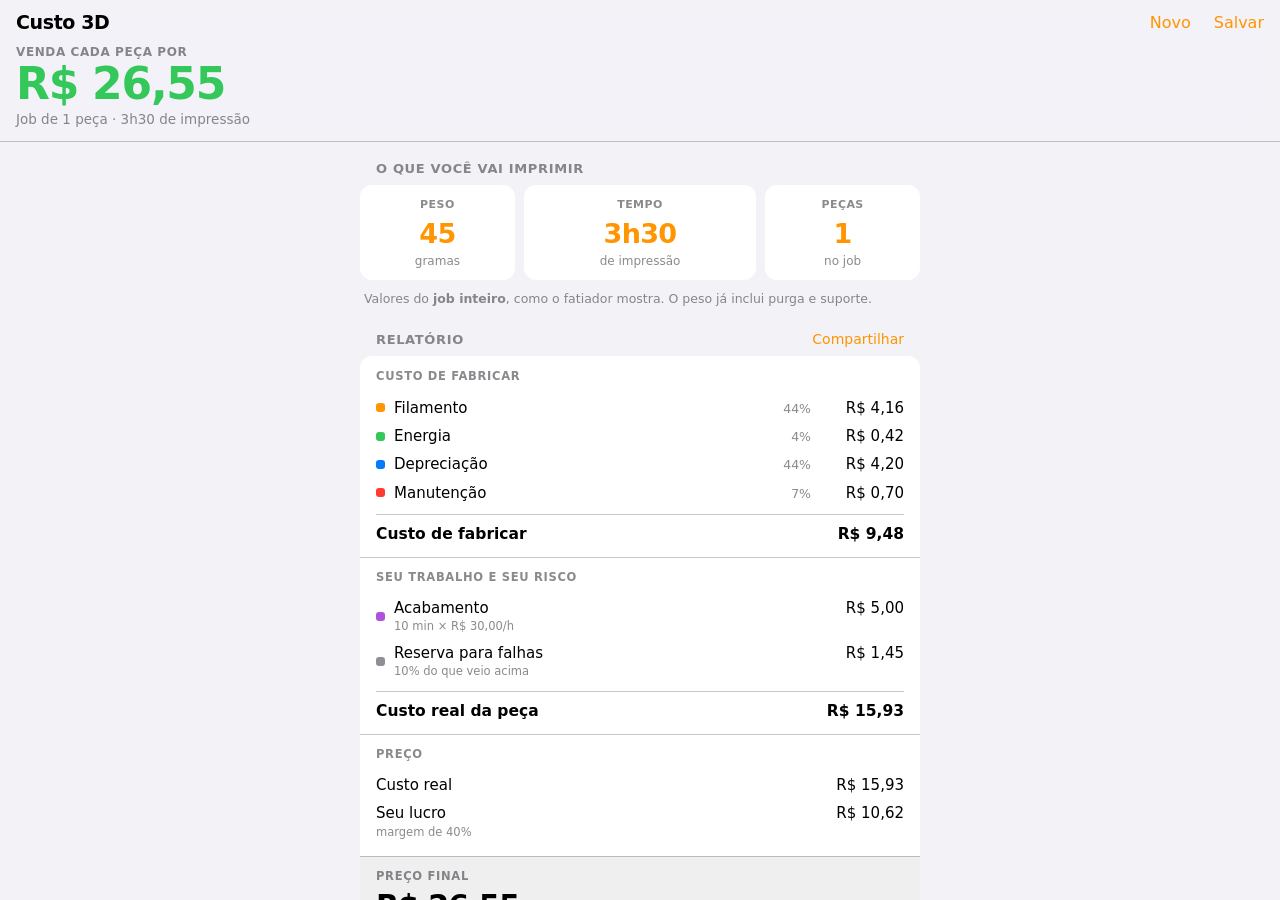
==== index.html @ ab6b0eb4 "fix: nome e descrição colavam na mesma linha em Salvos e Conta .saved-name, .saved-meta, .conta-row " ====
<!doctype html>
<html lang="pt-BR">
<head>
<meta charset="UTF-8">
<title>Custo de Impressão 3D</title>
<meta name="viewport" content="width=device-width, initial-scale=1, viewport-fit=cover, maximum-scale=1">
<meta name="theme-color" content="#f2f2f7" media="(prefers-color-scheme: light)">
<meta name="theme-color" content="#000000" media="(prefers-color-scheme: dark)">
<meta name="description" content="Calculadora de custo e preço de venda de peças impressas em 3D — material, energia, depreciação, seu trabalho e sua margem.">

<!-- PWA -->
<link rel="manifest" href="/manifest.webmanifest">
<link rel="apple-touch-icon" href="/icons/icon-192.png">
<meta name="apple-mobile-web-app-capable" content="yes">
<meta name="mobile-web-app-capable" content="yes">
<meta name="apple-mobile-web-app-status-bar-style" content="default">
<meta name="apple-mobile-web-app-title" content="Custo 3D">

<style>
  :root {
    --bg: #f2f2f7;
    --card: #ffffff;
    --label: #000000;
    --label-2: rgba(60,60,67,0.60);
    --label-3: rgba(60,60,67,0.30);
    --sep: rgba(60,60,67,0.29);
    --accent: #ff9500;
    --verde: #34c759;
    --fill: rgba(120,120,128,0.12);
    --chrome: rgba(242,242,247,0.82);
    --c-material: #ff9500;
    --c-energia:  #34c759;
    --c-deprec:   #007aff;
    --c-manut:    #ff3b30;
    --c-trabalho: #af52de;
    --c-risco:    #8e8e93;
    --seg-pill: #ffffff;
    --safe-t: env(safe-area-inset-top, 0px);
    --safe-b: env(safe-area-inset-bottom, 0px);
    --safe-l: env(safe-area-inset-left, 0px);
    --safe-r: env(safe-area-inset-right, 0px);
  }

  @media (prefers-color-scheme: dark) {
    :root:not([data-theme="light"]) {
      --bg: #000000;
      --card: #1c1c1e;
      --label: #ffffff;
      --label-2: rgba(235,235,245,0.60);
      --label-3: rgba(235,235,245,0.30);
      --sep: rgba(84,84,88,0.65);
      --accent: #ff9f0a;
      --verde: #30d158;
      --fill: rgba(120,120,128,0.24);
      --chrome: rgba(0,0,0,0.80);
      --c-material: #ff9f0a;
      --c-energia:  #30d158;
      --c-deprec:   #0a84ff;
      --c-manut:    #ff453a;
      --c-trabalho: #bf5af2;
      --c-risco:    #98989d;
      --seg-pill: #636366;
    }
  }

  :root[data-theme="dark"] {
    --bg: #000000; --card: #1c1c1e; --label: #ffffff;
    --label-2: rgba(235,235,245,0.60); --label-3: rgba(235,235,245,0.30);
    --sep: rgba(84,84,88,0.65); --accent: #ff9f0a; --verde: #30d158;
    --fill: rgba(120,120,128,0.24); --chrome: rgba(0,0,0,0.80);
    --c-material: #ff9f0a; --c-energia: #30d158; --c-deprec: #0a84ff;
    --c-manut: #ff453a; --c-trabalho: #bf5af2; --c-risco: #98989d;
    --seg-pill: #636366;
  }

  * { box-sizing: border-box; -webkit-tap-highlight-color: transparent; }

  html { background: var(--bg); height: 100%; }

  body {
    margin: 0; height: 100%;
    background: var(--bg); color: var(--label);
    font-family: -apple-system, BlinkMacSystemFont, "SF Pro Text", "Segoe UI", system-ui, sans-serif;
    font-size: 17px; line-height: 1.35;
    -webkit-font-smoothing: antialiased;
    -webkit-user-select: none; user-select: none;
    display: flex; flex-direction: column;
    overflow: hidden; overscroll-behavior: none;
  }

  /* ---------- Cabeçalho ---------- */

  .hero {
    flex: none;
    padding: calc(var(--safe-t) + 10px) calc(var(--safe-r) + 16px) 13px calc(var(--safe-l) + 16px);
    background: var(--chrome);
    -webkit-backdrop-filter: saturate(180%) blur(20px);
    backdrop-filter: saturate(180%) blur(20px);
    border-bottom: 0.5px solid var(--sep);
    z-index: 10;
  }

  .nav {
    display: flex; align-items: center; gap: 8px;
    margin-bottom: 8px;
  }

  .nav-title {
    flex: 1; min-width: 0;
    font-size: 19px; font-weight: 700; letter-spacing: -0.02em;
    white-space: nowrap; overflow: hidden; text-overflow: ellipsis;
  }

  .nav-btn {
    appearance: none; border: none; background: transparent;
    font: inherit; font-size: 16px; color: var(--accent);
    padding: 11px 0 11px 15px; margin: -11px 0; min-height: 44px;
    cursor: pointer; flex: none;
  }

  .nav-btn:active { opacity: 0.45; }

  .hero-cap {
    display: block;
    font-size: 12px; font-weight: 600;
    letter-spacing: 0.05em; text-transform: uppercase;
    color: var(--label-2);
  }

  .hero-value {
    display: block;
    font-size: 44px; font-weight: 700; letter-spacing: -0.028em;
    font-variant-numeric: tabular-nums; line-height: 1.05;
    color: var(--verde);
    margin: 1px 0 3px;
  }

  .hero-sub {
    display: block;
    font-size: 13.5px; color: var(--label-2);
    font-variant-numeric: tabular-nums;
  }

  .hero-sub b { color: var(--label); font-weight: 600; }

  /* ---------- Rolagem ---------- */

  main {
    flex: 1; overflow-y: auto;
    -webkit-overflow-scrolling: touch; overscroll-behavior-y: contain;
    padding: 18px calc(var(--safe-r) + 16px) calc(var(--safe-b) + 32px) calc(var(--safe-l) + 16px);
  }

  .inner { max-width: 560px; margin: 0 auto; }

  .sec-head {
    display: flex; align-items: baseline; justify-content: space-between;
    gap: 10px; padding: 0 16px 7px;
    font-size: 13px; text-transform: uppercase; letter-spacing: 0.05em;
    color: var(--label-2); font-weight: 600;
  }

  .sec-btn {
    appearance: none; border: none; background: transparent;
    font: inherit; font-size: 14px; font-weight: 500;
    text-transform: none; letter-spacing: 0; color: var(--accent);
    padding: 13px 0 13px 16px; margin: -13px 0; min-height: 44px;
    cursor: pointer;
  }

  .sec-btn:active { opacity: 0.45; }

  .group {
    background: var(--card); border-radius: 12px;
    overflow: hidden; margin-bottom: 22px;
  }

  .row {
    display: flex; align-items: center; gap: 12px;
    min-height: 50px; padding: 9px 16px;
    position: relative; cursor: text;
  }

  .row + .row::before, .row + .rowgroup::before {
    content: ""; position: absolute; top: 0; left: 16px; right: 0;
    height: 0.5px; background: var(--sep);
  }

  .row-label { flex: 1; min-width: 0; font-size: 16px; }

  .row-hint {
    display: block; font-size: 12px; color: var(--label-2);
    margin-top: 2px; line-height: 1.3;
  }

  .row-val { display: flex; align-items: baseline; gap: 4px; flex: none; }
  .row-val .pre { font-size: 15px; color: var(--label-2); }
  .row-val .unit { font-size: 14px; color: var(--label-2); }

  input[type="number"] {
    appearance: none; -webkit-appearance: none;
    border: none; background: transparent;
    font: inherit; font-size: 17px; font-weight: 600;
    font-variant-numeric: tabular-nums;
    color: var(--accent); text-align: right;
    padding: 4px 0; width: 5.2em;
    -webkit-user-select: text; user-select: text;
    border-radius: 6px;
  }

  input[type="number"]::-webkit-outer-spin-button,
  input[type="number"]::-webkit-inner-spin-button { -webkit-appearance: none; margin: 0; }
  input[type="number"]:focus { outline: none; background: var(--fill); }
  input.narrow { width: 3.4em; }
  input.wide { width: 6.4em; }


  /* ---------- Quadros ---------- */

  .boxes {
    display: grid; grid-template-columns: 1fr 1.5fr 1fr;
    gap: 9px; margin-bottom: 10px;
  }

  .boxes.b1 { grid-template-columns: 1fr; }
  .boxes.b2 { grid-template-columns: 1fr 1fr; }
  .boxes.b3 { grid-template-columns: 1fr 1fr 1fr; }
  .boxes.fim { margin-bottom: 22px; }

  /* valores longos, tipo 0,92214 */
  .box.sm input[type="number"] { font-size: 20px; }

  .box-nota {
    display: block; font-size: 11.5px; color: var(--label-2);
    margin-top: 3px; line-height: 1.3;
  }

  .box {
    background: var(--card); border-radius: 12px;
    padding: 12px 4px 10px; text-align: center;
    border: 1.5px solid transparent; cursor: text;
    transition: border-color 0.15s ease;
    /* sem isto o quadro do tempo empurra os vizinhos e corta os números */
    min-width: 0;
  }

  .box:focus-within { border-color: var(--accent); }

  .box-label {
    display: block; font-size: 11px; font-weight: 600;
    text-transform: uppercase; letter-spacing: 0.04em; color: var(--label-2);
  }

  /* Laranja = você pode mexer. Vale para todo campo editável do app,
     inclusive o tempo, que é botão. */
  .box input[type="number"] {
    display: block; width: 100%; min-width: 0; text-align: center;
    font-size: 27px; font-weight: 600; letter-spacing: -0.025em;
    color: var(--accent); padding: 3px 0 1px;
  }

  .box input[type="number"]:focus { background: transparent; }
  .box-unit { display: block; font-size: 12px; color: var(--label-2); font-weight: 500; }

  /* Quadro do tempo: abre a roleta */
  button.box-tempo {
    appearance: none; font: inherit; color: var(--label);
    cursor: pointer; display: block; width: 100%;
  }

  button.box-tempo:active { background: var(--fill); }

  .box-valor {
    display: block; font-size: 27px; font-weight: 600;
    letter-spacing: -0.025em; font-variant-numeric: tabular-nums;
    color: var(--accent); padding: 3px 0 1px;
  }

  /* ---------- Roleta ---------- */

  .wheels {
    position: relative; display: flex;
    height: 200px; margin: 4px 0 2px;
    overflow: hidden;
  }

  .wheel-band {
    position: absolute; left: 6px; right: 6px; top: 80px; height: 40px;
    background: var(--fill); border-radius: 10px; pointer-events: none;
  }

  .wheel {
    flex: 1; height: 100%; overflow-y: scroll;
    scroll-snap-type: y mandatory;
    -webkit-overflow-scrolling: touch;
    scrollbar-width: none; -ms-overflow-style: none;
    padding: 80px 0; text-align: center;
    -webkit-mask-image: linear-gradient(to bottom, transparent, #000 22%, #000 78%, transparent);
    mask-image: linear-gradient(to bottom, transparent, #000 22%, #000 78%, transparent);
  }

  .wheel::-webkit-scrollbar { display: none; }

  .wheel i {
    display: block; height: 40px; line-height: 40px;
    scroll-snap-align: center; font-style: normal;
    font-size: 21px; font-weight: 500;
    font-variant-numeric: tabular-nums;
    color: var(--label-2);
    transition: color 0.15s ease, font-size 0.15s ease;
    cursor: pointer;
  }

  .wheel i.sel { color: var(--label); font-size: 25px; font-weight: 600; }

  .wheel-labels {
    display: flex; margin-bottom: 14px;
    font-size: 12px; font-weight: 600; color: var(--label-2);
    text-transform: uppercase; letter-spacing: 0.05em;
  }

  .wheel-labels span { flex: 1; text-align: center; }

  .wheel-total {
    text-align: center; font-size: 13.5px; color: var(--label-2);
    margin: 0 0 14px; font-variant-numeric: tabular-nums;
  }

  .boxes-hint {
    padding: 0 4px; margin: 0 0 22px;
    font-size: 12.5px; color: var(--label-2); line-height: 1.45;
  }

  /* ---------- Seletor segmentado ---------- */

  .seg {
    display: flex; background: var(--fill);
    border-radius: 10px; padding: 2px; margin-bottom: 22px;
  }

  .seg button {
    flex: 1; appearance: none; border: none; background: transparent;
    color: var(--label); font: inherit; font-size: 14px; font-weight: 500;
    font-variant-numeric: tabular-nums;
    padding: 9px 4px; min-height: 40px; border-radius: 8px; cursor: pointer;
    transition: background 0.18s ease;
  }

  .seg button[aria-pressed="true"] {
    background: var(--seg-pill); font-weight: 600;
    box-shadow: 0 3px 8px rgba(0,0,0,0.12), 0 1px 1px rgba(0,0,0,0.04);
  }

  .seg button:active { opacity: 0.55; }

  /* ---------- Engrenagem horizontal ---------- */

  .dial {
    position: relative; background: var(--card);
    border-radius: 12px; padding: 11px 0 9px;
    margin-bottom: 22px; overflow: hidden;
  }

  .dial-cursor {
    position: absolute; left: 50%; top: 9px; bottom: 9px;
    width: 2px; margin-left: -1px; z-index: 2;
    background: var(--accent); border-radius: 2px; pointer-events: none;
  }

  .dial-scroll {
    display: flex; overflow-x: scroll;
    scroll-snap-type: x mandatory;
    -webkit-overflow-scrolling: touch;
    scrollbar-width: none; -ms-overflow-style: none;
    -webkit-mask-image: linear-gradient(to right, transparent, #000 14%, #000 86%, transparent);
    mask-image: linear-gradient(to right, transparent, #000 14%, #000 86%, transparent);
  }

  .dial-scroll::-webkit-scrollbar { display: none; }

  .dial-scroll .esp { flex: none; }

  .dial-scroll i {
    flex: none; width: 34px; scroll-snap-align: center;
    display: flex; flex-direction: column; align-items: center;
    gap: 6px; font-style: normal; cursor: pointer;
  }

  /* A cor de cada marca vem do valor dela (vermelho = margem magra,
     verde = folgada) e é aplicada por JS. Aqui ficam só as formas. */
  .dial-scroll .t {
    width: 2px; height: 13px; border-radius: 1px;
    background: var(--label-3); opacity: 0.55;
  }

  .dial-scroll .maior .t { height: 21px; opacity: 0.85; }
  .dial-scroll .sel .t { height: 23px; width: 3px; opacity: 1; }

  .dial-scroll .n {
    font-size: 11px; height: 13px; line-height: 13px;
    color: var(--label-2); font-variant-numeric: tabular-nums;
  }

  .dial-scroll .sel .n { font-weight: 700; }

  /* ---------- Botão de ajuda ---------- */

  .sec-help {
    appearance: none; border: none; background: var(--fill);
    color: var(--accent); font: inherit; font-size: 13px; font-weight: 700;
    width: 22px; height: 22px; border-radius: 50%; padding: 0;
    cursor: pointer; flex: none; line-height: 1;
    display: flex; align-items: center; justify-content: center;
    /* área de toque de 44px sem inchar o círculo */
    position: relative;
  }

  .sec-help::after {
    content: ""; position: absolute;
    top: -11px; bottom: -11px; left: -11px; right: -11px;
  }

  .sec-help:active { opacity: 0.5; }

  .ajuda-texto { font-size: 15px; line-height: 1.55; color: var(--label); }
  .ajuda-texto p { margin: 0 0 14px; }
  .ajuda-texto p:last-child { margin-bottom: 0; }
  .ajuda-texto b { font-weight: 600; }
  .ajuda-texto .fraco { color: var(--label-2); }

  /* ---------- Relatório ---------- */

  .rel { background: var(--card); border-radius: 12px; overflow: hidden; margin-bottom: 10px; }

  .rel-bloco { padding: 13px 16px 12px; position: relative; }
  .rel-bloco + .rel-bloco::before {
    content: ""; position: absolute; top: 0; left: 0; right: 0;
    height: 0.5px; background: var(--sep);
  }

  .rel-tit {
    font-size: 11.5px; font-weight: 700; text-transform: uppercase;
    letter-spacing: 0.06em; color: var(--label-2); margin-bottom: 9px;
  }

  .rel-l {
    display: flex; align-items: baseline; gap: 9px;
    padding: 4px 0; font-size: 15px;
  }

  .rel-l .dot { width: 9px; height: 9px; border-radius: 3px; flex: none; align-self: center; }
  .rel-l .nm { flex: 1; min-width: 0; }
  .rel-l .nm small { display: block; font-size: 11.5px; color: var(--label-2); margin-top: 1px; }
  .rel-l .pc { font-size: 12.5px; color: var(--label-2); font-variant-numeric: tabular-nums; }
  .rel-l .vl { font-variant-numeric: tabular-nums; min-width: 5.6em; text-align: right; }

  .rel-soma {
    display: flex; align-items: baseline; gap: 9px;
    margin-top: 7px; padding-top: 9px;
    border-top: 1px solid var(--sep);
    font-size: 15.5px; font-weight: 600;
  }

  .rel-soma .nm { flex: 1; }
  .rel-soma .vl { font-variant-numeric: tabular-nums; min-width: 5.6em; text-align: right; }

  .rel-final {
    background: var(--fill);
    padding: 13px 16px 14px;
    position: relative;
  }

  .rel-final::before {
    content: ""; position: absolute; top: 0; left: 0; right: 0;
    height: 1px; background: var(--sep);
  }

  .rel-final .cap {
    display: block; font-size: 11.5px; font-weight: 700;
    text-transform: uppercase; letter-spacing: 0.06em; color: var(--label-2);
  }

  .rel-final .big {
    display: block; font-size: 30px; font-weight: 700;
    letter-spacing: -0.025em; font-variant-numeric: tabular-nums;
    color: var(--label); margin: 1px 0 3px;
  }

  .rel-final .nota {
    display: block; font-size: 13px; color: var(--label-2);
    font-variant-numeric: tabular-nums;
  }

  .rel-final .nota b { color: var(--verde); font-weight: 600; }

  .rel-alerta {
    background: color-mix(in srgb, var(--c-manut) 14%, transparent);
    color: var(--c-manut);
    padding: 12px 16px; font-size: 13.5px; font-weight: 500;
    position: relative;
  }

  .rel-alerta::before {
    content: ""; position: absolute; top: 0; left: 0; right: 0;
    height: 1px; background: color-mix(in srgb, var(--c-manut) 30%, transparent);
  }

  .rel-rodape {
    padding: 0 4px; margin: 0 0 22px;
    font-size: 12.5px; color: var(--label-2); line-height: 1.45;
  }

  /* ---------- Recolhíveis ---------- */

  .disclosure {
    display: flex; align-items: center; gap: 12px; width: 100%;
    appearance: none; border: none; background: transparent;
    font: inherit; color: var(--accent); text-align: left; cursor: pointer;
  }

  .disclosure:active { background: var(--fill); }

  .disclosure .chev {
    flex: none; font-size: 19px; line-height: 1; color: var(--label-3);
    transform: rotate(90deg);
    transition: transform 0.22s cubic-bezier(0.32,0.72,0,1);
  }

  .disclosure[aria-expanded="true"] .chev { transform: rotate(-90deg); }


  .explica {
    padding: 12px 16px 14px; font-size: 12.5px; color: var(--label-2);
    line-height: 1.5; position: relative;
  }

  .explica::before {
    content: ""; position: absolute; top: 0; left: 16px; right: 0;
    height: 0.5px; background: var(--sep);
  }

  .explica b { color: var(--label); font-weight: 600; }

  /* ---------- Salvos e conta ---------- */

  .saved {
    display: flex; align-items: center; gap: 11px;
    min-height: 58px; padding: 10px 16px; position: relative; width: 100%;
    appearance: none; border: none; background: transparent;
    font: inherit; text-align: left; color: var(--label); cursor: pointer;
  }

  .saved-item + .saved-item::before {
    content: ""; position: absolute; top: 0; left: 16px; right: 0;
    height: 0.5px; background: var(--sep);
  }

  .saved-item { position: relative; display: flex; align-items: stretch; }
  .saved-item .saved { flex: 1; min-width: 0; }
  .saved-body { flex: 1; min-width: 0; }

  .saved-name {
    display: block;
    font-size: 16px; font-weight: 500;
    white-space: nowrap; overflow: hidden; text-overflow: ellipsis;
  }

  .saved-meta {
    display: block;
    font-size: 12.5px; color: var(--label-2); margin-top: 2px;
    font-variant-numeric: tabular-nums;
    white-space: nowrap; overflow: hidden; text-overflow: ellipsis;
  }

  .saved-cost { flex: none; font-size: 16px; font-weight: 600; font-variant-numeric: tabular-nums; color: var(--verde); }

  .saved-link {
    flex: none; display: flex; align-items: center;
    padding: 0 16px 0 4px; font-size: 17px; color: var(--accent); text-decoration: none;
  }

  .del {
    flex: none; appearance: none; border: none;
    background: var(--c-manut); color: #fff;
    font: inherit; font-size: 15px; font-weight: 500;
    padding: 0 18px; cursor: pointer;
  }

  .empty { padding: 18px 16px; font-size: 14px; color: var(--label-2); text-align: center; line-height: 1.45; }

  .conta-row {
    display: flex; align-items: center; gap: 11px;
    min-height: 50px; padding: 10px 16px; position: relative; width: 100%;
    appearance: none; border: none; background: transparent;
    font: inherit; text-align: left; color: var(--label);
  }

  .conta-row + .conta-row::before {
    content: ""; position: absolute; top: 0; left: 16px; right: 0;
    height: 0.5px; background: var(--sep);
  }

  button.conta-row { cursor: pointer; }
  button.conta-row:active { background: var(--fill); }
  .conta-row .body { flex: 1; min-width: 0; }
  .conta-row .mail { display: block; font-size: 16px; white-space: nowrap; overflow: hidden; text-overflow: ellipsis; }
  .conta-row .estado { display: block; font-size: 12.5px; color: var(--label-2); margin-top: 2px; }
  .conta-row .estado.ruim { color: var(--c-manut); }
  .conta-row .chev { color: var(--label-3); font-size: 19px; flex: none; }
  .conta-row.sair { color: var(--c-manut); justify-content: center; }

  .note {
    display: flex; gap: 10px; padding: 13px 16px;
    font-size: 13.5px; color: var(--label-2); line-height: 1.45;
  }

  .note b { color: var(--label); font-weight: 600; }

  .btn-row {
    display: flex; align-items: center; justify-content: center;
    min-height: 50px; padding: 9px 16px; width: 100%;
    appearance: none; border: none; background: var(--card);
    color: var(--c-manut); font: inherit; font-size: 16px; cursor: pointer;
  }

  .btn-row:active { background: var(--fill); }

  footer { text-align: center; font-size: 12px; color: var(--label-3); padding: 4px 0 0; }

  /* ---------- Folhas ---------- */

  .sheet-wrap { position: fixed; inset: 0; z-index: 100; display: flex; align-items: flex-end; justify-content: center; }
  .sheet-wrap[hidden] { display: none; }
  .backdrop { position: absolute; inset: 0; background: rgba(0,0,0,0.42); animation: fade 0.22s ease; }

  .sheet {
    position: relative; width: 100%; max-width: 560px;
    background: var(--bg); border-radius: 14px 14px 0 0;
    padding: 8px calc(var(--safe-r) + 16px) calc(var(--safe-b) + 18px) calc(var(--safe-l) + 16px);
    animation: rise 0.3s cubic-bezier(0.32,0.72,0,1);
    max-height: 92%; overflow-y: auto;
  }

  @keyframes fade { from { opacity: 0; } }
  @keyframes rise { from { transform: translateY(100%); } }

  .grabber { width: 36px; height: 5px; border-radius: 3px; background: var(--label-3); margin: 0 auto 12px; }
  .sheet h2 { font-size: 17px; font-weight: 600; margin: 0 0 14px; text-align: center; }
  .sheet .group { margin-bottom: 16px; }

  .sheet input[type="text"], .sheet input[type="url"],
  .sheet input[type="email"], .sheet input[type="password"] {
    flex: 1; min-width: 0; appearance: none; border: none; background: transparent;
    font: inherit; font-size: 16px; color: var(--accent); text-align: right;
    padding: 4px 0; -webkit-user-select: text; user-select: text;
  }

  .sheet input::placeholder { color: var(--label-3); }
  .sheet input:focus { outline: none; }

  .sheet-hint { font-size: 12.5px; color: var(--label-2); text-align: center; margin: 0 0 14px; line-height: 1.4; }
  .sheet-hint.erro { color: var(--c-manut); font-weight: 500; }
  .sheet-actions { display: flex; gap: 10px; }

  .btn {
    flex: 1; appearance: none; border: none; border-radius: 12px;
    font: inherit; font-size: 17px; font-weight: 600; padding: 14px 12px; cursor: pointer;
  }

  .btn-main { background: var(--accent); color: #fff; }
  .btn-alt { background: var(--fill); color: var(--label); font-weight: 500; }
  .btn:active { opacity: 0.7; }

  .link-btn {
    display: block; width: 100%; appearance: none; border: none; background: transparent;
    font: inherit; font-size: 15px; color: var(--accent);
    padding: 15px 12px 6px; min-height: 44px; cursor: pointer;
  }

  .haptico {
    position: fixed; left: -50px; top: 0;
    width: 1px; height: 1px; overflow: hidden;
    opacity: 0.01; z-index: -1;
  }

  /* ---------- Aviso de versão ---------- */

  .atualizar {
    position: fixed; left: 12px; right: 12px;
    bottom: calc(var(--safe-b) + 12px); z-index: 90;
    display: flex; align-items: center; gap: 12px;
    background: var(--label); color: var(--bg);
    border-radius: 13px; padding: 12px 14px;
    box-shadow: 0 8px 28px rgba(0,0,0,0.28);
    animation: rise 0.3s cubic-bezier(0.32,0.72,0,1);
    max-width: 560px; margin: 0 auto;
  }

  .atualizar[hidden] { display: none; }
  .atualizar span { flex: 1; font-size: 14.5px; }

  .atualizar button {
    appearance: none; border: none; border-radius: 9px;
    background: var(--accent); color: #fff;
    font: inherit; font-size: 14.5px; font-weight: 600;
    padding: 9px 15px; min-height: 40px; cursor: pointer;
  }

  @media (max-width: 360px) {
    .hero-value { font-size: 38px; }
    .nav-title { font-size: 17px; }
    .boxes { gap: 7px; }
    .box input[type="number"] { font-size: 22px; }
    .box-tempo .dupla .u { font-size: 11px; margin: 0 2px 0 0; }
    .box-label { font-size: 10px; }
    .box-unit { font-size: 11px; }
    .rel-l, .rel-soma { font-size: 14px; }
    .rel-l .vl, .rel-soma .vl { min-width: 5em; }
  }

  @media (prefers-reduced-motion: reduce) {
    .backdrop, .sheet, .atualizar { animation: none; }
    .chev { transition: none; }
  }
</style>
</head>
<body>

<header class="hero">
  <div class="nav">
    <span class="nav-title" id="navTitle">Custo 3D</span>
    <button type="button" class="nav-btn" id="btnNovo">Novo</button>
    <button type="button" class="nav-btn" id="btnSalvar">Salvar</button>
  </div>
  <span class="hero-cap">Venda cada peça por</span>
  <span class="hero-value" id="heroValue">R$ 0,00</span>
  <span class="hero-sub" id="heroSub">&nbsp;</span>
</header>

<main>
<div class="inner">

  <div class="sec-head"><span>O que você vai imprimir</span></div>
  <div class="boxes">
    <label class="box">
      <span class="box-label">Peso</span>
      <input type="number" id="peso" value="45" min="0" step="1" inputmode="decimal">
      <span class="box-unit">gramas</span>
    </label>
    <button type="button" class="box box-tempo" id="btnTempo">
      <span class="box-label">Tempo</span>
      <span class="box-valor" id="tempoTexto">3h30</span>
      <span class="box-unit">de impressão</span>
      <input type="hidden" id="tempoH" value="3">
      <input type="hidden" id="tempoM" value="30">
    </button>
    <label class="box">
      <span class="box-label">Peças</span>
      <input type="number" id="qtd" value="1" min="1" step="1" inputmode="numeric">
      <span class="box-unit">no job</span>
    </label>
  </div>
  <p class="boxes-hint">Valores do <b>job inteiro</b>, como o fatiador mostra. O peso já inclui purga e suporte.</p>

  <!-- ============ RELATÓRIO ============ -->
  <div class="sec-head">
    <span>Relatório</span>
    <button type="button" class="sec-btn" id="btnCompartilhar">Compartilhar</button>
  </div>
  <div class="rel" id="relatorio"></div>
  <p class="rel-rodape" id="relRodape"></p>

  <!-- ============ AJUSTES DE CUSTO ============ -->
  <div class="sec-head">
    <span>Quanto custa produzir</span>
    <button type="button" class="sec-help" data-ajuda="custo" aria-label="O que entra no custo">?</button>
  </div>
  <div class="group">
    <button type="button" class="row disclosure" id="custoToggle" aria-expanded="false">
      <span class="row-label">Ajustes de custo
        <span class="row-hint" id="custoResumo">Filamento, energia, máquina</span></span>
      <span class="chev">›</span>
    </button>
  </div>

  <div id="ajustes" hidden>

  <div class="sec-head"><span>Material e energia</span></div>
  <div class="boxes b3">
    <label class="box">
      <span class="box-label">Filamento</span>
      <input type="number" id="precoKg" value="92.5" min="0" step="0.5" inputmode="decimal">
      <span class="box-unit">R$ / kg</span>
    </label>
    <label class="box sm">
      <span class="box-label">Tarifa</span>
      <input type="number" id="tarifa" value="0.92214" min="0" step="0.001" inputmode="decimal">
      <span class="box-unit">R$ / kWh</span>
    </label>
    <label class="box">
      <span class="box-label">Potência</span>
      <input type="number" id="potencia" value="130" min="0" step="5" inputmode="decimal">
      <span class="box-unit">watts</span>
    </label>
  </div>
  <p class="boxes-hint">A potência é a média imprimindo, já contando o AMS se você usa.</p>

  <div class="sec-head"><span>Máquina</span></div>
  <div class="boxes b2">
    <label class="box">
      <span class="box-label">Depreciação</span>
      <input type="number" id="deprecHora" value="1.20" min="0" step="0.01" inputmode="decimal">
      <span class="box-unit">R$ / hora</span>
    </label>
    <label class="box">
      <span class="box-label">Manutenção</span>
      <input type="number" id="manutHora" value="0.20" min="0" step="0.01" inputmode="decimal">
      <span class="box-unit">R$ / hora</span>
    </label>
  </div>

  <div class="group">
    <button type="button" class="row disclosure" id="deprecToggle" aria-expanded="false">
      <span class="row-label">Calcular a depreciação pelo valor da impressora</span>
      <span class="chev">›</span>
    </button>
  </div>

  <div id="deprecCfg" hidden>
    <div class="boxes b2">
      <label class="box">
        <span class="box-label">Valor pago</span>
        <input type="number" id="valorImpressora" value="6000" min="0" step="50" inputmode="decimal">
        <span class="box-unit">R$ na impressora</span>
      </label>
      <label class="box">
        <span class="box-label">Vida útil</span>
        <input type="number" id="vidaUtil" value="5000" min="1" step="100" inputmode="decimal">
        <span class="box-unit">horas no total</span>
      </label>
    </div>
    <p class="boxes-hint" id="deprecCalc"></p>
  </div>

  </div><!-- /#ajustes -->

  <!-- ============ AJUSTES DE PREÇO ============ -->
  <div class="sec-head">
    <span>Seu trabalho</span>
    <button type="button" class="sec-help" data-ajuda="trabalho" aria-label="O que entra em seu trabalho">?</button>
  </div>
  <div class="boxes b2">
    <label class="box">
      <span class="box-label">Acabamento</span>
      <input type="number" id="acabamento" value="10" min="0" step="1" inputmode="decimal">
      <span class="box-unit">min / peça</span>
    </label>
    <label class="box">
      <span class="box-label">Sua hora</span>
      <input type="number" id="valorHora" value="30" min="0" step="1" inputmode="decimal">
      <span class="box-unit">R$ / hora</span>
    </label>
  </div>
  <p class="boxes-hint">Acabamento é o tempo por peça pra tirar suporte, lixar e montar.</p>

  <div class="sec-head">
    <span>Quanto você quer ganhar</span>
    <button type="button" class="sec-help" data-ajuda="ganho" aria-label="Entenda margem e multiplicador">?</button>
  </div>
  <div class="boxes b3">
    <label class="box">
      <span class="box-label">Falhas</span>
      <input type="number" id="falhas" value="10" min="0" max="90" step="1" inputmode="decimal">
      <span class="box-unit">% de reserva</span>
    </label>
    <label class="box">
      <span class="box-label">Margem</span>
      <input type="number" id="margem" value="40" min="0" max="95" step="1" inputmode="decimal">
      <span class="box-unit">% de lucro</span>
    </label>
    <label class="box">
      <span class="box-label">Ou então</span>
      <input type="number" id="multiplicador" value="2.8" min="1" step="0.1" inputmode="decimal">
      <span class="box-unit">× o custo</span>
    </label>
  </div>

  <div class="dial" id="dialMargem">
    <div class="dial-cursor"></div>
    <div class="dial-scroll" role="slider" aria-label="Margem de lucro"
         aria-valuemin="0" aria-valuemax="90" tabindex="0"></div>
  </div>

  <div class="sec-head">
    <span>Onde você vende</span>
    <button type="button" class="sec-help" data-ajuda="taxa" aria-label="Como a taxa entra no preço">?</button>
  </div>
  <div class="boxes b1 fim">
    <label class="box">
      <span class="box-label">Taxa da plataforma</span>
      <input type="number" id="taxaVenda" value="0" min="0" max="90" step="1" inputmode="decimal">
      <span class="box-unit">% — deixe 0 se vende direto</span>
      <span class="box-nota">Shopee, Mercado Livre, maquininha</span>
    </label>
  </div>

  <div class="sec-head">
    <span>Desconto pro cliente</span>
    <button type="button" class="sec-help" data-ajuda="desconto" aria-label="Como o desconto afeta seu lucro">?</button>
  </div>
  <div class="boxes b1">
    <label class="box">
      <span class="box-label">Desconto</span>
      <input type="number" id="desconto" value="0" min="0" max="90" step="1" inputmode="decimal">
      <span class="box-unit">% sobre o preço final</span>
    </label>
  </div>
  <div class="dial" id="dialDesconto">
    <div class="dial-cursor"></div>
    <div class="dial-scroll" role="slider" aria-label="Desconto"
         aria-valuemin="0" aria-valuemax="50" tabindex="0"></div>
  </div>

  <!-- ============ SALVOS ============ -->
  <div class="sec-head">
    <span>Salvos</span>
    <button type="button" class="sec-btn" id="btnEditar" hidden>Editar</button>
  </div>
  <div class="group" id="listaSalvos"></div>

  <!-- ============ CONTA ============ -->
  <div class="sec-head">
    <span>Conta</span>
    <button type="button" class="sec-btn" id="btnSync" hidden>Sincronizar</button>
  </div>
  <div class="group" id="blocoConta"></div>

  <div class="group">
    <button type="button" class="btn-row" id="reset">Restaurar valores padrão</button>
  </div>

  <footer>Custo 3D · valores em BRL</footer>

</div>
</main>

<!-- Truque do iOS 17.4+: alternar um checkbox "switch" gera toque háptico.
     Fica fora da tela e fora da navegação; some se o iOS não suportar. -->
<span class="haptico" aria-hidden="true">
  <input type="checkbox" switch id="hapticSwitch" tabindex="-1">
  <label for="hapticSwitch" id="hapticLabel"></label>
</span>

<div class="atualizar" id="aviso" hidden>
  <span>Nova versão disponível</span>
  <button type="button" id="avisoBtn">Atualizar</button>
</div>

<!-- ============ FOLHA: AJUDA ============ -->
<div class="sheet-wrap" id="sheetAjuda" hidden>
  <div class="backdrop" id="ajudaBackdrop"></div>
  <div class="sheet" role="dialog" aria-modal="true" aria-labelledby="ajudaTitulo">
    <div class="grabber"></div>
    <h2 id="ajudaTitulo"></h2>
    <div class="ajuda-texto" id="ajudaTexto"></div>
    <div class="sheet-actions" style="margin-top:18px">
      <button type="button" class="btn btn-main" id="ajudaOk">Entendi</button>
    </div>
  </div>
</div>

<!-- ============ FOLHA: TEMPO ============ -->
<div class="sheet-wrap" id="sheetTempo" hidden>
  <div class="backdrop" id="tempoBackdrop"></div>
  <div class="sheet" role="dialog" aria-modal="true" aria-labelledby="tempoTitulo">
    <div class="grabber"></div>
    <h2 id="tempoTitulo">Tempo de impressão</h2>
    <div class="wheels">
      <div class="wheel-band"></div>
      <div class="wheel" id="wheelH" role="listbox" aria-label="Horas" tabindex="0"></div>
      <div class="wheel" id="wheelM" role="listbox" aria-label="Minutos" tabindex="0"></div>
    </div>
    <div class="wheel-labels"><span>horas</span><span>minutos</span></div>
    <p class="wheel-total" id="wheelTotal"></p>
    <div class="sheet-actions">
      <button type="button" class="btn btn-alt" id="tempoCancelar">Cancelar</button>
      <button type="button" class="btn btn-main" id="tempoOk">Pronto</button>
    </div>
  </div>
</div>

<!-- ============ FOLHA: SALVAR ============ -->
<div class="sheet-wrap" id="sheet" hidden>
  <div class="backdrop" id="sheetBackdrop"></div>
  <div class="sheet" role="dialog" aria-modal="true" aria-labelledby="sheetTitle">
    <div class="grabber"></div>
    <h2 id="sheetTitle">Salvar cálculo</h2>
    <div class="group">
      <label class="row">
        <span class="row-label">Nome</span>
        <input type="text" id="fNome" placeholder="Suporte de fone" maxlength="60"
               autocomplete="off" autocapitalize="sentences" enterkeyhint="done">
      </label>
      <label class="row">
        <span class="row-label">Link
          <span class="row-hint">MakerWorld, Printables, onde estiver o arquivo</span></span>
        <input type="url" id="fLink" placeholder="opcional" maxlength="500"
               autocomplete="off" autocapitalize="off" spellcheck="false" enterkeyhint="done">
      </label>
    </div>
    <p class="sheet-hint" id="sheetHint"></p>
    <div class="sheet-actions">
      <button type="button" class="btn btn-alt" id="btnCancelar">Cancelar</button>
      <button type="button" class="btn btn-main" id="btnConfirmar">Salvar</button>
    </div>
  </div>
</div>

<!-- ============ FOLHA: ENTRAR ============ -->
<div class="sheet-wrap" id="sheetAuth" hidden>
  <div class="backdrop" id="authBackdrop"></div>
  <div class="sheet" role="dialog" aria-modal="true" aria-labelledby="authTitle">
    <div class="grabber"></div>
    <h2 id="authTitle">Entrar</h2>
    <div class="group">
      <label class="row">
        <span class="row-label">E-mail</span>
        <input type="email" id="aEmail" placeholder="voce@exemplo.com" autocomplete="username"
               autocapitalize="off" spellcheck="false" enterkeyhint="next">
      </label>
      <label class="row">
        <span class="row-label">Senha</span>
        <input type="password" id="aSenha" placeholder="mínimo 8 caracteres"
               autocomplete="current-password" enterkeyhint="go">
      </label>
    </div>
    <p class="sheet-hint" id="authHint"></p>
    <div class="sheet-actions">
      <button type="button" class="btn btn-alt" id="authCancelar">Cancelar</button>
      <button type="button" class="btn btn-main" id="authConfirmar">Entrar</button>
    </div>
    <button type="button" class="link-btn" id="authAlternar">Não tenho conta ainda</button>
  </div>
</div>

<script src="/config.js"></script>
<script>
  var DEFAULTS = {
    peso: "45", tempoH: "3", tempoM: "30", qtd: "1",
    precoKg: "92.5", tarifa: "0.92214", potencia: "130", deprecHora: "1.20",
    valorImpressora: "6000", vidaUtil: "5000", manutHora: "0.20",
    acabamento: "10", valorHora: "30", falhas: "10", margem: "40",
    taxaVenda: "0", desconto: "0"
  };

  var ids = Object.keys(DEFAULTS);
  var el = {};
  ids.forEach(function (id) { el[id] = document.getElementById(id); });

  var STORAGE_KEY = "calc3d.campos.v3";
  var ANTIGO_V2 = "calc3d.custoImpressao.v2";
  var ANTIGO_V1 = "calc3d.custoImpressao.v1";
  var SAVED_KEY = "calc3d.salvos.v1";
  var ACTIVE_KEY = "calc3d.ativo.v1";
  var SESSAO_KEY = "calc3d.sessao.v1";

  var ultimo = {};
  var dialMargem = null, dialDesconto = null;
  var salvos = [];
  var activeId = null;
  var editando = false;

  var nf = function (n, d) {
    return n.toLocaleString("pt-BR", { minimumFractionDigits: d, maximumFractionDigits: d });
  };
  var brl = function (n) { return "R$ " + nf(n, 2); };

  function esc(s) {
    return String(s).replace(/[&<>"']/g, function (c) {
      return { "&": "&amp;", "<": "&lt;", ">": "&gt;", '"': "&quot;", "'": "&#39;" }[c];
    });
  }

  function num(id, min) {
    var v = parseFloat(el[id].value);
    if (!isFinite(v)) v = 0;
    return min !== undefined ? Math.max(v, min) : v;
  }

  /* Horas decimais viravam erro fácil (3,5 lido como "três e meia"), então
     agora entram como h e min separados. */
  function tempoHoras() {
    return Math.max(num("tempoH", 0), 0) + Math.max(num("tempoM", 0), 0) / 60;
  }

  function tempoTexto(h) {
    if (!(h > 0)) return "0 min";
    var t = Math.round(h * 60), hh = Math.floor(t / 60), mm = t % 60;
    if (!hh) return mm + " min";
    return hh + "h" + (mm ? String(mm).padStart(2, "0") : "");
  }

  /* ================= Persistência dos campos ================= */

  function salvarCampos() {
    try {
      var d = {};
      ids.forEach(function (id) { d[id] = el[id].value; });
      localStorage.setItem(STORAGE_KEY, JSON.stringify(d));
    } catch (e) { /* indisponível */ }
  }

  function migraTempo(o) {
    if (o.tempoH === undefined && o.tempo !== undefined) {
      var h = parseFloat(o.tempo);
      if (isFinite(h)) {
        var t = Math.round(h * 60);
        o.tempoH = String(Math.floor(t / 60));
        o.tempoM = String(t % 60);
      }
    }
    if (o.deprecHora === undefined) {
      var val = parseFloat(o.valorImpressora), vida = parseFloat(o.vidaUtil);
      var rod = parseFloat(o.horasRodadas) || 0;
      if (isFinite(val) && isFinite(vida)) {
        o.deprecHora = (val / Math.max(vida - rod, 1)).toFixed(2);
      }
    }
    return o;
  }

  function carregarCampos() {
    try {
      var raw = localStorage.getItem(STORAGE_KEY);
      if (!raw) {
        var velho = localStorage.getItem(ANTIGO_V2) || localStorage.getItem(ANTIGO_V1);
        if (velho) raw = JSON.stringify(migraTempo(JSON.parse(velho)));
      }
      if (!raw) return;
      var d = JSON.parse(raw);
      ids.forEach(function (id) {
        if (d[id] !== undefined && el[id]) el[id].value = d[id];
      });
    } catch (e) { /* ignora */ }
  }

  /* ================= Cálculo ================= */

  function calc() {
    var horas = tempoHoras();
    var qtd = Math.max(Math.floor(num("qtd", 1)), 1);

    /* --- custo de fabricar, do job inteiro --- */
    var material = (num("peso", 0) / 1000) * num("precoKg", 0);
    var energia  = (num("potencia", 0) / 1000) * horas * num("tarifa", 0);
    var deprec   = num("deprecHora", 0) * horas;
    var manut    = num("manutHora", 0) * horas;
    var fabJob   = material + energia + deprec + manut;
    var fab      = fabJob / qtd;

    /* --- por peça --- */
    var acab   = (num("acabamento", 0) / 60) * num("valorHora", 0);
    var falhas = Math.min(Math.max(num("falhas", 0), 0), 90) / 100;
    var reserva = (fab + acab) * falhas;
    var custoReal = fab + acab + reserva;

    var margem = Math.min(Math.max(num("margem", 0), 0), 95) / 100;
    var taxa   = Math.min(Math.max(num("taxaVenda", 0), 0), 90) / 100;

    var precoSemTaxa = custoReal / (1 - margem);
    var precoCheio   = precoSemTaxa / (1 - taxa);
    var valorTaxa    = precoCheio - precoSemTaxa;
    var lucro        = precoSemTaxa - custoReal;

    /* Desconto sai do preço anunciado; a taxa continua incidindo sobre o
       que o cliente paga, então quem absorve o desconto é o seu lucro. */
    var desc       = Math.min(Math.max(num("desconto", 0), 0), 90) / 100;
    var precoFinal = precoCheio * (1 - desc);
    var recebe     = precoFinal * (1 - taxa);
    var lucroFinal = recebe - custoReal;
    var margemFinal = precoFinal > 0 ? (lucroFinal / precoFinal) * 100 : 0;

    /* --- cabeçalho --- */
    document.getElementById("heroValue").textContent = brl(precoFinal);
    document.getElementById("heroSub").innerHTML =
      qtd > 1
        ? "<b>" + qtd + " peças</b> = " + brl(precoFinal * qtd) + " · " + tempoTexto(horas) + " de impressão"
        : "Job de 1 peça · " + tempoTexto(horas) + " de impressão";

    montaRelatorio({
      material: material / qtd, energia: energia / qtd, deprec: deprec / qtd, manut: manut / qtd,
      fab: fab, acab: acab, reserva: reserva, custoReal: custoReal,
      lucro: lucro, valorTaxa: valorTaxa, precoSemTaxa: precoSemTaxa,
      precoCheio: precoCheio, precoFinal: precoFinal, recebe: recebe,
      lucroFinal: lucroFinal, margemFinal: margemFinal, desc: desc,
      qtd: qtd, horas: horas, falhas: falhas, margem: margem, taxa: taxa
    });

    document.getElementById("tempoTexto").textContent = tempoTexto(horas);

    ultimo = {
      total: fabJob, porPeca: fab, custoReal: custoReal, qtd: qtd, tempo: horas,
      preco: precoFinal, lucro: lucro, margem: margem * 100
    };

    mostraMultiplicador(fab, precoSemTaxa);
    resumos();

    salvarCampos();
  }

  function linha(cor, nome, sub, pct, valor) {
    return '<div class="rel-l">' +
      (cor ? '<span class="dot" style="background:var(' + cor + ')"></span>' : "") +
      '<span class="nm">' + nome + (sub ? '<small>' + sub + '</small>' : "") + '</span>' +
      (pct !== null ? '<span class="pc">' + pct + '</span>' : "") +
      '<span class="vl">' + valor + '</span></div>';
  }

  function soma(nome, valor) {
    return '<div class="rel-soma"><span class="nm">' + nome + '</span>' +
           '<span class="vl">' + valor + '</span></div>';
  }

  function montaRelatorio(d) {
    var pc = function (v) { return d.fab > 0 ? nf((v / d.fab) * 100, 0) + "%" : "—"; };

    var html = "";

    html += '<div class="rel-bloco">' +
      '<div class="rel-tit">Custo de fabricar' + (d.qtd > 1 ? " — cada peça" : "") + '</div>' +
      linha("--c-material", "Filamento", null, pc(d.material), brl(d.material)) +
      linha("--c-energia", "Energia", null, pc(d.energia), brl(d.energia)) +
      linha("--c-deprec", "Depreciação", null, pc(d.deprec), brl(d.deprec)) +
      linha("--c-manut", "Manutenção", null, pc(d.manut), brl(d.manut)) +
      soma("Custo de fabricar", brl(d.fab)) +
      '</div>';

    var subAcab = nf(num("acabamento", 0), 0) + " min × " + brl(num("valorHora", 0)) + "/h";
    var subRes = nf(d.falhas * 100, 0) + "% do que veio acima";

    html += '<div class="rel-bloco">' +
      '<div class="rel-tit">Seu trabalho e seu risco</div>' +
      linha("--c-trabalho", "Acabamento", subAcab, null, brl(d.acab)) +
      linha("--c-risco", "Reserva para falhas", subRes, null, brl(d.reserva)) +
      soma("Custo real da peça", brl(d.custoReal)) +
      '</div>';

    html += '<div class="rel-bloco">' +
      '<div class="rel-tit">Preço</div>' +
      linha(null, "Custo real", null, null, brl(d.custoReal)) +
      linha(null, "Seu lucro", "margem de " + nf(d.margem * 100, 0) + "%", null, brl(d.lucro)) +
      (d.taxa > 0
        ? linha(null, "Taxa da plataforma", nf(d.taxa * 100, 0) + "% do preço", null, brl(d.valorTaxa))
        : "") +
      '</div>';

    if (d.desc > 0) {
      html += '<div class="rel-bloco">' +
        '<div class="rel-tit">Desconto</div>' +
        linha(null, "Preço sem desconto", null, null, brl(d.precoCheio)) +
        linha(null, "Desconto pro cliente", nf(d.desc * 100, 0) + "% do preço", null,
              "− " + brl(d.precoCheio - d.precoFinal)) +
        '</div>';
    }

    var nota = "<b>Lucro " + brl(d.lucroFinal) + "</b>";
    if (d.taxa > 0) nota += " · você recebe " + brl(d.recebe);
    nota += " · margem de " + nf(d.margemFinal, 0) + "%";
    if (d.fab > 0) nota += " · " + nf(d.precoFinal / d.fab, 1) + "× o custo";

    html += '<div class="rel-final">' +
      '<span class="cap">' + (d.desc > 0 ? "Preço com desconto" : "Preço final") +
        (d.qtd > 1 ? " — cada peça" : "") + '</span>' +
      '<span class="big">' + brl(d.precoFinal) + '</span>' +
      '<span class="nota">' + nota + '</span>' +
      '</div>';

    if (d.lucroFinal <= 0) {
      html += '<div class="rel-alerta">⚠️ Com esses números você não ganha nada' +
              (d.desc > 0 ? " — o desconto comeu todo o lucro." : ". Aumente a margem ou reduza o custo.") +
              '</div>';
    } else if (d.desc > 0 && d.lucroFinal < d.lucro * 0.5) {
      html += '<div class="rel-alerta">⚠️ Esse desconto derruba seu lucro de ' +
              brl(d.lucro) + ' para ' + brl(d.lucroFinal) + '.</div>';
    }

    document.getElementById("relatorio").innerHTML = html;

    document.getElementById("relRodape").innerHTML =
      "Fora da conta: <b>embalagem, frete, impostos</b> e o tempo que você gasta " +
      "anunciando e atendendo. Se vende com frequência, some isso à sua margem.";
  }

  function resumos() {
    document.getElementById("custoResumo").textContent =
      "R$ " + nf(num("precoKg", 0), 2) + "/kg · R$ " + nf(num("deprecHora", 0), 2) +
      "/h máquina · " + nf(num("potencia", 0), 0) + " W · toque para ajustar";

    if (dialMargem) dialMargem.set(num("margem", 0));
    if (dialDesconto) dialDesconto.set(num("desconto", 0));

    /* A cor da catraca chega ao número: margem e multiplicador seguem a
       saúde da margem, o desconto segue o quanto ele morde o lucro. */
    var corM = rgb(rampa(CORES_MARGEM, num("margem", 0)));
    el.margem.style.color = corM;
    if (multEl) multEl.style.color = corM;
    el.desconto.style.color = rgb(rampa(CORES_DESCONTO, num("desconto", 0)));
  }

  ids.forEach(function (id) {
    el[id].addEventListener("input", calc);
    if (el[id].type === "hidden") return;
    el[id].addEventListener("focus", function () {
      var i = this;
      setTimeout(function () { try { i.select(); } catch (e) {} }, 1);
    });
  });

  /* ---- Roleta de tempo ----
     Cada item tem 40px e a faixa fica no centro dos 200px visíveis, então
     centralizar o item i é simplesmente scrollTop = i * 40. */

  var ITEM = 40;
  var sheetTempo = document.getElementById("sheetTempo");
  var wheelH = document.getElementById("wheelH");
  var wheelM = document.getElementById("wheelM");

  function montaRoleta(w, ate, formata) {
    var html = "";
    for (var i = 0; i <= ate; i++) {
      html += '<i role="option" data-v="' + i + '">' + (formata ? formata(i) : i) + '</i>';
    }
    w.innerHTML = html;
  }

  montaRoleta(wheelH, 99);
  montaRoleta(wheelM, 59, function (i) { return String(i).padStart(2, "0"); });

  function indiceDe(w) {
    return Math.max(0, Math.min(w.children.length - 1, Math.round(w.scrollTop / ITEM)));
  }

  function marcaSelecionado(w) {
    var i = indiceDe(w);
    for (var k = 0; k < w.children.length; k++) {
      var sel = k === i;
      var it = w.children[k];
      if (it.classList.contains("sel") !== sel) it.classList.toggle("sel", sel);
      it.setAttribute("aria-selected", sel ? "true" : "false");
    }
    return i;
  }

  function totalRoleta() {
    var h = indiceDe(wheelH), m = indiceDe(wheelM);
    document.getElementById("wheelTotal").textContent =
      h === 0 && m === 0 ? "Escolha o tempo do job" : "Total: " + tempoTexto(h + m / 60);
  }

  [wheelH, wheelM].forEach(function (w) {
    var t;
    w.addEventListener("scroll", function () {
      clearTimeout(t);
      t = setTimeout(function () { marcaSelecionado(w); totalRoleta(); }, 60);
    }, { passive: true });

    /* Toque e teclado posicionam direto. Rolagem suave depende de quadros
       sendo desenhados e briga com o encaixe; arrastar o dedo já é rolagem
       nativa e continua com a inércia de sempre. */
    function vaiPara(i) {
      w.scrollTop = Math.max(0, Math.min(w.children.length - 1, i)) * ITEM;
      marcaSelecionado(w);
      totalRoleta();
    }

    w.addEventListener("click", function (ev) {
      var it = ev.target.closest("i[data-v]");
      if (it) vaiPara(parseInt(it.getAttribute("data-v"), 10));
    });

    w.addEventListener("keydown", function (ev) {
      var d = ev.key === "ArrowDown" ? 1 : ev.key === "ArrowUp" ? -1 : 0;
      if (!d) return;
      ev.preventDefault();
      vaiPara(indiceDe(w) + d);
    });
  });

  function posiciona(w, v) {
    w.scrollTop = Math.max(0, Math.min(w.children.length - 1, v)) * ITEM;
    marcaSelecionado(w);
  }

  function abrirTempo() {
    sheetTempo.hidden = false;
    /* Ler offsetHeight força o navegador a calcular o tamanho agora. Sem
       isto, na primeira abertura a roleta ainda não tem altura e o
       scrollTop não gruda — ela abria sempre no zero. */
    void wheelH.offsetHeight;
    posiciona(wheelH, Math.round(num("tempoH", 0)));
    posiciona(wheelM, Math.round(num("tempoM", 0)));
    totalRoleta();
  }

  function fecharTempo() { sheetTempo.hidden = true; }

  document.getElementById("btnTempo").addEventListener("click", abrirTempo);
  document.getElementById("tempoCancelar").addEventListener("click", fecharTempo);
  document.getElementById("tempoBackdrop").addEventListener("click", fecharTempo);

  document.getElementById("tempoOk").addEventListener("click", function () {
    el.tempoH.value = String(indiceDe(wheelH));
    el.tempoM.value = String(indiceDe(wheelM));
    fecharTempo();
    calc();
  });

  /* ---- Recolhíveis ---- */

  function recolhivel(botaoId, alvos, chave, aoAbrir) {
    var b = document.getElementById(botaoId);
    function set(abrir, gravar) {
      b.setAttribute("aria-expanded", abrir ? "true" : "false");
      if (typeof alvos === "function") alvos(abrir);
      else for (var i = 0; i < alvos.length; i++) alvos[i].hidden = !abrir;
      if (abrir && aoAbrir) aoAbrir();
      if (gravar !== false && chave) {
        try { localStorage.setItem(chave, abrir ? "1" : "0"); } catch (e) {}
      }
    }
    b.addEventListener("click", function () {
      set(b.getAttribute("aria-expanded") !== "true");
    });
    var inicial = false;
    try { inicial = localStorage.getItem(chave) === "1"; } catch (e) {}
    set(inicial, false);
    return set;
  }

  var ajustesEl = document.getElementById("ajustes");
  var deprecCfg = document.getElementById("deprecCfg");
  recolhivel("custoToggle", function (abrir) { ajustesEl.hidden = !abrir; }, "calc3d.ajustes.v1");

  /* ---- Calculadora de depreciação ---- */

  function porHoraCalculado() {
    return num("valorImpressora", 0) / Math.max(num("vidaUtil", 1), 1);
  }

  function notaDeprec() {
    var ph = porHoraCalculado();
    var txt = brl(num("valorImpressora", 0)) + " ÷ " + nf(Math.max(num("vidaUtil", 1), 1), 0) +
              " h = R$ " + nf(ph, 2) + " por hora";
    if (Math.abs(ph - num("deprecHora", 0)) >= 0.005) txt += " · edite um campo acima para aplicar";
    document.getElementById("deprecCalc").textContent = txt;
  }

  recolhivel("deprecToggle", function (abrir) { deprecCfg.hidden = !abrir; }, null, notaDeprec);

  function recalcDeprec() {
    el.deprecHora.value = porHoraCalculado().toFixed(2);
    notaDeprec();
    calc();
  }

  el.valorImpressora.addEventListener("input", recalcDeprec);
  el.vidaUtil.addEventListener("input", recalcDeprec);

  /* ---- Margem e multiplicador: a mesma coisa por dois caminhos ----
     A margem é sobre o preço; o multiplicador, sobre o custo de fabricar.
     Só a margem é gravada — o multiplicador é sempre derivado, para não
     existirem duas fontes da verdade brigando. */

  var multEl = document.getElementById("multiplicador");
  var editandoMult = false;

  function mostraMultiplicador(fab, precoSemTaxa) {
    if (editandoMult) return;
    multEl.value = (fab > 0 ? precoSemTaxa / fab : 0).toFixed(1);
  }

  multEl.addEventListener("input", function () {
    var mult = parseFloat(multEl.value);
    if (!isFinite(mult) || mult <= 0) return;

    /* preço-alvo = custo de fabricar × multiplicador; daí volta-se à margem */
    var alvo = ultimo.porPeca * mult;
    var nova = alvo > 0 ? (1 - ultimo.custoReal / alvo) * 100 : 0;

    editandoMult = true;
    el.margem.value = String(Math.round(Math.min(Math.max(nova, 0), 95)));
    calc();
    editandoMult = false;
  });

  /* ---- Engrenagem horizontal ----
     Mesma ideia da roleta do tempo, deitada: cada marca tem 34px e o
     cursor fica no meio, então centralizar o valor v é scrollLeft =
     (v - min) * 34. Os espaçadores das pontas deixam o primeiro e o
     último chegarem ao centro. */

  /* ---- Retorno tátil ----
     O iPhone não tem navigator.vibrate: a API de vibração nunca foi
     implementada no Safari. O que existe é um efeito colateral do iOS
     17.4+, em que alternar um checkbox com o atributo `switch` produz
     um toque háptico. Usamos o que houver e seguimos em silêncio se
     nenhum dos dois existir. */
  var haptico = (function () {
    var rotulo = document.getElementById("hapticLabel");
    var ultimo = 0;
    var temVibrate = typeof navigator.vibrate === "function";

    return function () {
      var agora = Date.now();
      if (agora - ultimo < 25) return;   /* não dispara em rajada */
      ultimo = agora;

      if (temVibrate) { try { navigator.vibrate(8); return; } catch (e) {} }
      if (rotulo) { try { rotulo.click(); } catch (e) {} }
    };
  })();

  var MARCA = 34;

  /* Interpola entre paradas de cor: [[valor, [r,g,b]], ...] */
  function rampa(paradas, v) {
    if (v <= paradas[0][0]) return paradas[0][1];
    for (var i = 1; i < paradas.length; i++) {
      if (v <= paradas[i][0]) {
        var a = paradas[i - 1], b = paradas[i];
        var t = (v - a[0]) / (b[0] - a[0]);
        return [0, 1, 2].map(function (k) {
          return Math.round(a[1][k] + (b[1][k] - a[1][k]) * t);
        });
      }
    }
    return paradas[paradas.length - 1][1];
  }

  var rgb = function (c) { return "rgb(" + c[0] + "," + c[1] + "," + c[2] + ")"; };

  /* Margem: magra é vermelha, folgada é verde. */
  var CORES_MARGEM = [
    [0,  [255, 59, 48]],
    [20, [255, 149, 0]],
    [40, [52, 199, 89]],
    [90, [48, 209, 88]]
  ];

  /* Desconto: começa no laranja dos campos editáveis e esquenta conforme
     come o lucro. Não começa em cinza de propósito — cinza num campo
     parece desativado. */
  var CORES_DESCONTO = [
    [0,  [255, 149, 0]],
    [20, [255, 105, 30]],
    [40, [255, 59, 48]],
    [50, [255, 59, 48]]
  ];

  function criaDial(idBox, min, max, aoMudar, cores) {
    var scroll = document.querySelector("#" + idBox + " .dial-scroll");
    var html = '<span class="esp" style="width:calc(50% - 17px)"></span>';

    for (var v = min; v <= max; v++) {
      var maior = v % 10 === 0;
      var cor = cores ? rgb(rampa(cores, v)) : "";
      html += '<i data-v="' + v + '" class="' + (maior ? "maior" : "") + '">' +
              '<span class="t"' + (cor ? ' style="background:' + cor + '"' : "") + '></span>' +
              '<span class="n"' + (cor && v % 5 === 0 ? ' style="color:' + cor + '"' : "") + '>' +
              (v % 5 === 0 ? v : "") + '</span></i>';
    }

    html += '<span class="esp" style="width:calc(50% - 17px)"></span>';
    scroll.innerHTML = html;

    var itens = scroll.querySelectorAll("i[data-v]");
    var cursor = document.querySelector("#" + idBox + " .dial-cursor");
    var proprio = false;   /* rolagem disparada por nós, não pelo dedo */

    function indice() {
      return Math.max(0, Math.min(max - min, Math.round(scroll.scrollLeft / MARCA)));
    }

    function marca() {
      var i = indice();
      for (var k = 0; k < itens.length; k++) {
        var s = k === i;
        if (itens[k].classList.contains("sel") !== s) itens[k].classList.toggle("sel", s);
      }
      if (cores) cursor.style.background = rgb(rampa(cores, min + i));
      scroll.setAttribute("aria-valuenow", String(min + i));
      return min + i;
    }

    var t, ultimoI = -1;
    scroll.addEventListener("scroll", function () {
      /* fora do debounce: marca e vibra a cada dente cruzado, para a
         régua ter cara de catraca em vez de deslizar liso */
      var i = indice();
      if (i !== ultimoI) {
        ultimoI = i;
        marca();
        if (!proprio) haptico();
      }
      clearTimeout(t);
      t = setTimeout(function () {
        var v = marca();
        if (!proprio) aoMudar(v);
      }, 60);
    }, { passive: true });

    scroll.addEventListener("click", function (ev) {
      var it = ev.target.closest("i[data-v]");
      if (!it) return;
      scroll.scrollLeft = (parseInt(it.getAttribute("data-v"), 10) - min) * MARCA;
      aoMudar(marca());
    });

    scroll.addEventListener("keydown", function (ev) {
      var d = ev.key === "ArrowRight" ? 1 : ev.key === "ArrowLeft" ? -1 : 0;
      if (!d) return;
      ev.preventDefault();
      scroll.scrollLeft = Math.max(0, indice() + d) * MARCA;
      aoMudar(marca());
    });

    return {
      /* posiciona sem chamar aoMudar, para não voltar em laço */
      set: function (v) {
        var alvo = Math.max(0, Math.min(max - min, Math.round(v) - min)) * MARCA;
        if (Math.abs(scroll.scrollLeft - alvo) < 1) { marca(); return; }
        proprio = true;
        scroll.scrollLeft = alvo;
        marca();
        setTimeout(function () { proprio = false; }, 120);
      }
    };
  }

  dialMargem = criaDial("dialMargem", 0, 90, function (v) {
    el.margem.value = String(v);
    calc();
  }, CORES_MARGEM);

  dialDesconto = criaDial("dialDesconto", 0, 50, function (v) {
    el.desconto.value = String(v);
    calc();
  }, CORES_DESCONTO);

  /* ---- Ajuda: os textos longos saem da tela e ficam atrás do "?" ---- */

  var AJUDA = {
    ganho: {
      titulo: "Quanto você quer ganhar",
      html:
        "<p><b>Margem</b> e <b>multiplicador</b> são a mesma coisa dita de dois " +
        "jeitos. Mexa no que fizer mais sentido pra você — o outro acompanha " +
        "sozinho.</p>" +
        "<p>A <b>margem</b> é sobre o preço: com 40%, de cada R$ 100 que entram, " +
        "R$ 40 sobram pra você depois de pagar tudo.</p>" +
        "<p>O <b>multiplicador</b> é sobre o custo de fabricar: 2,8× quer dizer " +
        "que a peça sai por R$ 10 e é vendida por R$ 28.</p>" +
        "<p><b>Reserva para falhas:</b> se 1 em cada 10 impressões dá errado, " +
        "você gastou material e máquina numa peça que não vende. Quem paga essa " +
        "conta são as que deram certo.</p>" +
        "<p class='fraco'>Não existe número certo pra margem. 30% a 50% é onde " +
        "costuma ficar quem vende peça impressa, mas quem decide é você.</p>"
    },
    taxa: {
      titulo: "Taxa da plataforma",
      html:
        "<p>Shopee, Mercado Livre, Elo7, maquininha de cartão — todo lugar que " +
        "fica com uma parte da venda. Deixe <b>0</b> se você vende direto e " +
        "recebe por Pix ou dinheiro.</p>" +
        "<p>A taxa entra <b>no preço</b>, não sai do seu lucro. Com 20% de " +
        "comissão, um preço de R$ 26,55 vira R$ 33,19 no anúncio — e você " +
        "continua recebendo os R$ 26,55.</p>" +
        "<p class='fraco'>Sem esse ajuste, a comissão comeria o que sobra pra " +
        "você, que é o erro mais comum de quem começa a vender em marketplace.</p>"
    },
    desconto: {
      titulo: "Desconto pro cliente",
      html:
        "<p>Use quando for fechar uma venda: veja quanto ainda sobra pra " +
        "você antes de prometer o desconto.</p>" +
        "<p>O desconto sai <b>inteiro do seu lucro</b>. O custo de fabricar " +
        "não cai, e a plataforma continua cobrando a taxa dela sobre o valor " +
        "que o cliente pagar.</p>" +
        "<p class='fraco'>Se o desconto derrubar seu lucro pela metade ou " +
        "zerar de vez, o relatório avisa em vermelho.</p>"
    },
    trabalho: {
      titulo: "Seu trabalho",
      html:
        "<p><b>Acabamento</b> é o tempo que você gasta por peça depois que a " +
        "impressão termina: tirar suporte, lixar, colar, montar, limpar.</p>" +
        "<p><b>Sua hora</b> é quanto vale seu tempo. Não é lucro — é pagamento " +
        "pelo trabalho. O lucro vem depois, na margem.</p>" +
        "<p class='fraco'>Deixar isso de fora é o jeito mais rápido de trabalhar " +
        "de graça sem perceber.</p>"
    },
    custo: {
      titulo: "Quanto custa produzir",
      html:
        "<p><b>Filamento:</b> o preço do quilo que você paga. O peso do job já " +
        "inclui purga e suporte, então o desperdício está contado.</p>" +
        "<p><b>Tarifa e potência:</b> o que a impressora consome de luz. " +
        "A tarifa está na sua conta; a potência é a média imprimindo.</p>" +
        "<p><b>Depreciação:</b> a impressora não dura pra sempre. Cada hora " +
        "impressa gasta um pedaço dela, e esse pedaço tem preço.</p>" +
        "<p><b>Manutenção:</b> bico, placa, correias, lubrificação — o rateio " +
        "por hora de máquina.</p>"
    }
  };

  var sheetAjuda = document.getElementById("sheetAjuda");

  function abrirAjuda(chave) {
    var a = AJUDA[chave];
    if (!a) return;
    document.getElementById("ajudaTitulo").textContent = a.titulo;
    document.getElementById("ajudaTexto").innerHTML = a.html;
    sheetAjuda.hidden = false;
  }

  function fecharAjuda() { sheetAjuda.hidden = true; }

  document.addEventListener("click", function (ev) {
    var b = ev.target.closest("[data-ajuda]");
    if (b) abrirAjuda(b.getAttribute("data-ajuda"));
  });

  document.getElementById("ajudaOk").addEventListener("click", fecharAjuda);
  document.getElementById("ajudaBackdrop").addEventListener("click", fecharAjuda);

  /* ================= Cálculos salvos ================= */

  var listaEl = document.getElementById("listaSalvos");
  var btnEditar = document.getElementById("btnEditar");
  var sheet = document.getElementById("sheet");
  var fNome = document.getElementById("fNome");
  var fLink = document.getElementById("fLink");

  function linkSeguro(raw) {
    var s = String(raw || "").trim();
    if (!s) return "";
    if (!/^https?:\/\//i.test(s)) s = "https://" + s;
    try {
      var u = new URL(s);
      return (u.protocol === "http:" || u.protocol === "https:") ? u.href : "";
    } catch (e) { return ""; }
  }

  function dominio(url) {
    try { return new URL(url).hostname.replace(/^www\./, ""); } catch (e) { return "link"; }
  }

  function lerSalvos() {
    try {
      var raw = localStorage.getItem(SAVED_KEY);
      salvos = raw ? JSON.parse(raw) : [];
      if (!Array.isArray(salvos)) salvos = [];
    } catch (e) { salvos = []; }
    salvos.forEach(function (s) {
      if (!s.atualizado_em) s.atualizado_em = s.data || new Date(0).toISOString();
      if (typeof s.excluido !== "boolean") s.excluido = false;
    });
  }

  function visiveis() { return salvos.filter(function (s) { return !s.excluido; }); }

  function gravarSalvos() {
    try { localStorage.setItem(SAVED_KEY, JSON.stringify(salvos)); }
    catch (e) { alert("Não foi possível salvar: o armazenamento do navegador está cheio ou bloqueado."); }
  }

  function acharSalvo(id) {
    for (var i = 0; i < salvos.length; i++) if (salvos[i].id === id) return salvos[i];
    return null;
  }

  function setAtivo(id) {
    activeId = id;
    var it = id ? acharSalvo(id) : null;
    document.getElementById("navTitle").textContent = it ? it.nome : "Custo 3D";
    try {
      if (id) localStorage.setItem(ACTIVE_KEY, id);
      else localStorage.removeItem(ACTIVE_KEY);
    } catch (e) {}
    renderSalvos();
  }

  function renderSalvos() {
    var lista = visiveis();
    btnEditar.hidden = lista.length === 0;
    if (!lista.length) {
      editando = false;
      btnEditar.textContent = "Editar";
      listaEl.innerHTML =
        '<div class="empty">Nenhum cálculo salvo ainda.<br>Use <b>Salvar</b>, no topo da tela, para guardar este.</div>';
      return;
    }

    listaEl.innerHTML = lista.map(function (s) {
      var data = new Date(s.data);
      var quando = isNaN(data) ? "" : data.toLocaleDateString("pt-BR", { day: "2-digit", month: "short" });
      var meta = "custo " + brl(s.porPeca) + " · " + nf(s.qtd, 0) +
                 (s.qtd > 1 ? " peças" : " peça") + (quando ? " · " + quando : "");
      var marca = s.id === activeId ? "● " : "";
      var destaque = (s.preco > 0) ? brl(s.preco) : brl(s.porPeca);

      return '<div class="saved-item" data-id="' + esc(s.id) + '">' +
        (editando ? '<button type="button" class="del" data-del="' + esc(s.id) + '">Excluir</button>' : "") +
        '<button type="button" class="saved" data-load="' + esc(s.id) + '">' +
          '<span class="saved-body">' +
            '<span class="saved-name">' + marca + esc(s.nome) + '</span>' +
            '<span class="saved-meta">' + esc(meta) + '</span>' +
          '</span>' +
          '<span class="saved-cost">' + destaque + '</span>' +
        '</button>' +
        (s.link
          ? '<a class="saved-link" href="' + esc(s.link) + '" target="_blank" rel="noopener noreferrer" ' +
            'aria-label="Abrir ' + esc(dominio(s.link)) + '">↗</a>'
          : "") +
      '</div>';
    }).join("");
  }

  listaEl.addEventListener("click", function (ev) {
    var del = ev.target.closest("[data-del]");
    if (del) {
      var alvo = acharSalvo(del.getAttribute("data-del"));
      if (alvo && confirm('Excluir "' + alvo.nome + '"?')) {
        alvo.excluido = true;
        alvo.atualizado_em = new Date().toISOString();
        gravarSalvos();
        if (activeId === alvo.id) setAtivo(null); else renderSalvos();
        sincronizar();
      }
      return;
    }

    var carregar = ev.target.closest("[data-load]");
    if (carregar) {
      var it = acharSalvo(carregar.getAttribute("data-load"));
      if (!it) return;
      var v = migraTempo(JSON.parse(JSON.stringify(it.valores)));
      ids.forEach(function (id) { if (v[id] !== undefined) el[id].value = v[id]; });
      setAtivo(it.id);
      calc();
      document.querySelector("main").scrollTo({ top: 0, behavior: "smooth" });
    }
  });

  btnEditar.addEventListener("click", function () {
    editando = !editando;
    btnEditar.textContent = editando ? "Pronto" : "Editar";
    renderSalvos();
  });

  /* Novo cálculo: zera só a peça, preserva os ajustes que você configurou. */
  document.getElementById("btnNovo").addEventListener("click", function () {
    ["peso", "tempoH", "tempoM", "qtd"].forEach(function (id) { el[id].value = DEFAULTS[id]; });
    setAtivo(null);
    calc();
    document.querySelector("main").scrollTo({ top: 0, behavior: "smooth" });
  });

  document.getElementById("reset").addEventListener("click", function () {
    if (!confirm("Restaurar todos os valores padrão?\n\nIsso desfaz o preço do filamento, a depreciação, a margem e o resto dos ajustes. Os cálculos salvos não são afetados.")) return;
    ids.forEach(function (id) { el[id].value = DEFAULTS[id]; });
    setAtivo(null);
    calc();
  });

  document.getElementById("btnCompartilhar").addEventListener("click", function () {
    var it = activeId ? acharSalvo(activeId) : null;
    var linhas = [
      it ? it.nome : "Peça impressa em 3D",
      "",
      "Preço: " + brl(ultimo.preco) + " por peça",
      ultimo.qtd > 1 ? "Lote de " + ultimo.qtd + " peças: " + brl(ultimo.preco * ultimo.qtd) : null,
      "Tempo de impressão: " + tempoTexto(ultimo.tempo) + " o job",
      "Material: PLA",
      it && it.link ? "" : null,
      it && it.link ? it.link : null
    ].filter(function (l) { return l !== null; });

    var texto = linhas.join("\n");
    if (navigator.share) navigator.share({ text: texto }).catch(function () {});
    else if (navigator.clipboard) navigator.clipboard.writeText(texto)
      .then(function () { alert("Orçamento copiado."); })
      .catch(function () { alert(texto); });
    else alert(texto);
  });

  function abrirSheet() {
    var it = activeId ? acharSalvo(activeId) : null;
    fNome.value = it ? it.nome : "";
    fLink.value = it ? it.link : "";
    document.getElementById("sheetHint").textContent = it
      ? 'Manter o nome atualiza "' + it.nome + '". Mudar o nome cria um novo.'
      : "Venda " + brl(ultimo.preco) + " · custo " + brl(ultimo.custoReal) + " · " + tempoTexto(ultimo.tempo);
    sheet.hidden = false;
    setTimeout(function () { fNome.focus(); }, 60);
  }

  function fecharSheet() { sheet.hidden = true; }

  function confirmarSalvar() {
    var nome = fNome.value.trim();
    if (!nome) { fNome.focus(); return; }

    var link = linkSeguro(fLink.value);
    if (fLink.value.trim() && !link) {
      alert("Esse link não parece válido. Use um endereço começando com https://");
      fLink.focus();
      return;
    }

    var valores = {};
    ids.forEach(function (id) { valores[id] = el[id].value; });

    var agora = new Date().toISOString();
    var dados = {
      nome: nome, link: link, valores: valores,
      total: ultimo.total, porPeca: ultimo.porPeca,
      qtd: ultimo.qtd, tempo: ultimo.tempo, preco: ultimo.preco,
      data: agora, atualizado_em: agora, excluido: false
    };

    var atual = activeId ? acharSalvo(activeId) : null;
    if (atual && atual.nome === nome) {
      dados.id = atual.id;
      dados.data = atual.data;
      salvos[salvos.indexOf(atual)] = dados;
    } else {
      dados.id = String(Date.now()) + Math.random().toString(36).slice(2, 7);
      salvos.unshift(dados);
    }

    gravarSalvos();
    setAtivo(dados.id);
    fecharSheet();
    sincronizar();
  }

  document.getElementById("btnSalvar").addEventListener("click", abrirSheet);
  document.getElementById("btnCancelar").addEventListener("click", fecharSheet);
  document.getElementById("sheetBackdrop").addEventListener("click", fecharSheet);
  document.getElementById("btnConfirmar").addEventListener("click", confirmarSalvar);

  [fNome, fLink].forEach(function (f) {
    f.addEventListener("keydown", function (ev) {
      if (ev.key === "Enter") { ev.preventDefault(); confirmarSalvar(); }
    });
  });

  /* ================= Conta e sincronização ================= */

  var CFG = window.CALC3D_CONFIG || {};
  var SUPA_URL = String(CFG.url || "").replace(/\/+$/, "");
  var SUPA_KEY = String(CFG.key || "");

  var sessao = null, sincronizando = false, ultimoSync = null, erroSync = "", modoCriar = false;

  var blocoConta = document.getElementById("blocoConta");
  var btnSync = document.getElementById("btnSync");
  var sheetAuth = document.getElementById("sheetAuth");
  var aEmail = document.getElementById("aEmail");
  var aSenha = document.getElementById("aSenha");
  var authHint = document.getElementById("authHint");

  function configurado() { return !!(SUPA_URL && SUPA_KEY); }

  function lerSessao() {
    try {
      var raw = localStorage.getItem(SESSAO_KEY);
      sessao = raw ? JSON.parse(raw) : null;
    } catch (e) { sessao = null; }
  }

  function gravarSessao(s) {
    sessao = s;
    try {
      if (s) localStorage.setItem(SESSAO_KEY, JSON.stringify(s));
      else localStorage.removeItem(SESSAO_KEY);
    } catch (e) {}
  }

  function api(caminho, opcoes) {
    opcoes = opcoes || {};
    var h = opcoes.headers || {};
    h["apikey"] = SUPA_KEY;
    h["Content-Type"] = "application/json";
    opcoes.headers = h;
    return fetch(SUPA_URL + caminho, opcoes).then(function (res) {
      return res.text().then(function (txt) {
        var corpo = null;
        try { corpo = txt ? JSON.parse(txt) : null; } catch (e) { corpo = txt; }
        if (!res.ok) {
          var msg = (corpo && (corpo.msg || corpo.message || corpo.error_description ||
                    corpo.error || corpo.hint)) || ("Erro " + res.status);
          var err = new Error(msg);
          err.status = res.status;
          throw err;
        }
        return corpo;
      });
    });
  }

  function guardarToken(d) {
    gravarSessao({
      access_token: d.access_token,
      refresh_token: d.refresh_token,
      expira_em: Date.now() + ((d.expires_in || 3600) * 1000) - 60000,
      email: (d.user && d.user.email) || aEmail.value.trim(),
      user_id: d.user && d.user.id
    });
  }

  function tokenValido() {
    if (!sessao) return Promise.reject(new Error("Sem sessão"));
    if (Date.now() < sessao.expira_em) return Promise.resolve(sessao.access_token);
    return api("/auth/v1/token?grant_type=refresh_token", {
      method: "POST",
      body: JSON.stringify({ refresh_token: sessao.refresh_token })
    }).then(function (d) {
      guardarToken(d);
      return sessao.access_token;
    }).catch(function (e) {
      if (e.status === 400 || e.status === 401) { gravarSessao(null); renderConta(); }
      throw e;
    });
  }

  function erroAuth(msg) {
    authHint.textContent = msg || (modoCriar
      ? "Escolha uma senha de pelo menos 8 caracteres."
      : "Seus cálculos ficam disponíveis em qualquer aparelho.");
    authHint.className = msg ? "sheet-hint erro" : "sheet-hint";
  }

  function autenticar(criar) {
    var email = aEmail.value.trim(), senha = aSenha.value;
    if (!email || email.indexOf("@") < 0) { erroAuth("Digite um e-mail válido."); return; }
    if (senha.length < 8) { erroAuth("A senha precisa de pelo menos 8 caracteres."); return; }

    erroAuth("");
    document.getElementById("authConfirmar").disabled = true;

    api(criar ? "/auth/v1/signup" : "/auth/v1/token?grant_type=password",
        { method: "POST", body: JSON.stringify({ email: email, password: senha }) })
      .then(function (d) {
        if (!d.access_token) {
          erroAuth("Conta criada. Confirme pelo link enviado ao seu e-mail e entre em seguida.");
          modoCriar = false; renderAuth(); return;
        }
        guardarToken(d);
        aSenha.value = "";
        sheetAuth.hidden = true;
        renderConta();
        sincronizar();
      })
      .catch(function (e) {
        var m = String(e.message || "");
        if (/invalid login credentials/i.test(m)) m = "E-mail ou senha incorretos.";
        else if (/already registered|already been registered/i.test(m)) m = "Esse e-mail já tem conta. Use “Entrar”.";
        else if (/failed to fetch|networkerror/i.test(m)) m = "Sem conexão com o servidor.";
        erroAuth(m);
      })
      .then(function () { document.getElementById("authConfirmar").disabled = false; });
  }

  function paraRemoto(s) {
    return {
      id: s.id, user_id: sessao.user_id, nome: s.nome, link: s.link || null,
      valores: s.valores, total: s.total, por_peca: s.porPeca, qtd: s.qtd,
      tempo: s.tempo, preco: (s.preco === undefined ? null : s.preco), data: s.data,
      atualizado_em: s.atualizado_em, excluido: !!s.excluido
    };
  }

  function doRemoto(r) {
    return {
      id: r.id, nome: r.nome, link: r.link || "", valores: r.valores,
      total: Number(r.total), porPeca: Number(r.por_peca), qtd: Number(r.qtd),
      tempo: Number(r.tempo), preco: (r.preco == null ? 0 : Number(r.preco)), data: r.data,
      atualizado_em: r.atualizado_em, excluido: !!r.excluido
    };
  }

  function mesclar(locais, remotos) {
    var mapa = {};
    locais.forEach(function (s) { mapa[s.id] = s; });
    remotos.forEach(function (r) {
      var atual = mapa[r.id];
      if (!atual || String(r.atualizado_em) > String(atual.atualizado_em)) mapa[r.id] = r;
    });
    return Object.keys(mapa).map(function (k) { return mapa[k]; })
      .sort(function (a, b) { return String(b.data).localeCompare(String(a.data)); });
  }

  function sincronizar() {
    if (!configurado() || !sessao || sincronizando) return Promise.resolve();
    sincronizando = true; erroSync = ""; renderConta();

    return tokenValido().then(function (tk) {
      return api("/rest/v1/calculos?select=*", { headers: { "Authorization": "Bearer " + tk } })
        .then(function (remotos) {
          salvos = mesclar(salvos, (remotos || []).map(doRemoto));
          gravarSalvos();
          var payload = salvos.map(paraRemoto);
          if (!payload.length) return null;
          return api("/rest/v1/calculos", {
            method: "POST",
            headers: {
              "Authorization": "Bearer " + tk,
              "Prefer": "resolution=merge-duplicates,return=minimal"
            },
            body: JSON.stringify(payload)
          });
        });
    }).then(function () {
      ultimoSync = Date.now();
      renderSalvos();
    }).catch(function (e) {
      var m = String(e.message || "");
      erroSync = /failed to fetch|networkerror/i.test(m) ? "Sem internet — sincroniza depois" : m;
    }).then(function () {
      sincronizando = false;
      renderConta();
    });
  }

  function quando(ts) {
    if (!ts) return "";
    var s = Math.round((Date.now() - ts) / 1000);
    if (s < 60) return "agora";
    if (s < 3600) return "há " + Math.round(s / 60) + " min";
    return "há " + Math.round(s / 3600) + " h";
  }

  function renderConta() {
    if (!configurado()) {
      btnSync.hidden = true;
      blocoConta.innerHTML = '<div class="conta-row"><span class="body">' +
        '<span class="mail">Sincronização não configurada</span>' +
        '<span class="estado">Os cálculos ficam só neste aparelho.</span></span></div>';
      return;
    }

    if (!sessao) {
      btnSync.hidden = true;
      blocoConta.innerHTML = '<button type="button" class="conta-row" id="irEntrar"><span class="body">' +
        '<span class="mail">Entrar para sincronizar</span>' +
        '<span class="estado">Use os mesmos cálculos em outros aparelhos.</span>' +
        '</span><span class="chev">›</span></button>';
      document.getElementById("irEntrar").addEventListener("click", abrirAuth);
      return;
    }

    btnSync.hidden = false;
    btnSync.textContent = sincronizando ? "Sincronizando…" : "Sincronizar";
    btnSync.disabled = sincronizando;

    var estado = sincronizando ? "Sincronizando…"
      : erroSync ? erroSync
      : ultimoSync ? "Sincronizado " + quando(ultimoSync)
      : "Ainda não sincronizado";

    blocoConta.innerHTML =
      '<div class="conta-row"><span class="body">' +
        '<span class="mail">' + esc(sessao.email || "conta") + '</span>' +
        '<span class="estado' + (erroSync ? " ruim" : "") + '">' + esc(estado) + '</span>' +
      '</span></div>' +
      '<button type="button" class="conta-row sair" id="btnSair">Sair</button>';

    document.getElementById("btnSair").addEventListener("click", function () {
      if (!confirm("Sair da conta? Os cálculos continuam neste aparelho.")) return;
      gravarSessao(null); ultimoSync = null; erroSync = ""; renderConta();
    });
  }

  function renderAuth() {
    document.getElementById("authTitle").textContent = modoCriar ? "Criar conta" : "Entrar";
    document.getElementById("authConfirmar").textContent = modoCriar ? "Criar conta" : "Entrar";
    document.getElementById("authAlternar").textContent = modoCriar ? "Já tenho conta" : "Não tenho conta ainda";
    aSenha.setAttribute("autocomplete", modoCriar ? "new-password" : "current-password");
    erroAuth("");
  }

  function abrirAuth() {
    modoCriar = false; aSenha.value = ""; renderAuth();
    sheetAuth.hidden = false;
    setTimeout(function () { if (!aEmail.value) aEmail.focus(); else aSenha.focus(); }, 60);
  }

  document.getElementById("authCancelar").addEventListener("click", function () { sheetAuth.hidden = true; });
  document.getElementById("authBackdrop").addEventListener("click", function () { sheetAuth.hidden = true; });
  document.getElementById("authConfirmar").addEventListener("click", function () { autenticar(modoCriar); });
  document.getElementById("authAlternar").addEventListener("click", function () { modoCriar = !modoCriar; renderAuth(); });

  [aEmail, aSenha].forEach(function (f) {
    f.addEventListener("keydown", function (ev) {
      if (ev.key === "Enter") { ev.preventDefault(); autenticar(modoCriar); }
    });
  });

  btnSync.addEventListener("click", function () { sincronizar(); });

  document.addEventListener("keydown", function (ev) {
    if (ev.key !== "Escape") return;
    if (!sheet.hidden) fecharSheet();
    if (!sheetAuth.hidden) sheetAuth.hidden = true;
    if (!sheetTempo.hidden) fecharTempo();
    if (!sheetAjuda.hidden) fecharAjuda();
  });

  window.addEventListener("online", function () { sincronizar(); });
  document.addEventListener("visibilitychange", function () { if (!document.hidden) sincronizar(); });

  function restaurarAtivo() {
    var id = null;
    try { id = localStorage.getItem(ACTIVE_KEY); } catch (e) {}
    if (id && acharSalvo(id)) setAtivo(id);
  }

  /* ================= Arranque ================= */

  carregarCampos();
  lerSalvos();
  lerSessao();
  renderSalvos();
  restaurarAtivo();
  renderConta();
  calc();
  if (sessao) sincronizar();

  /* Versão nova publicada: avisa em vez de exigir fechar o app à força. */
  if ("serviceWorker" in navigator) {
    window.addEventListener("load", function () {
      navigator.serviceWorker.register("/sw.js").then(function (reg) {
        reg.addEventListener("updatefound", function () {
          var novo = reg.installing;
          if (!novo) return;
          novo.addEventListener("statechange", function () {
            if (novo.state === "installed" && navigator.serviceWorker.controller) {
              document.getElementById("aviso").hidden = false;
            }
          });
        });
        document.addEventListener("visibilitychange", function () {
          if (!document.hidden) reg.update().catch(function () {});
        });
      }).catch(function () {});
    });
  }

  document.getElementById("avisoBtn").addEventListener("click", function () { location.reload(); });
</script>
</body>
</html>
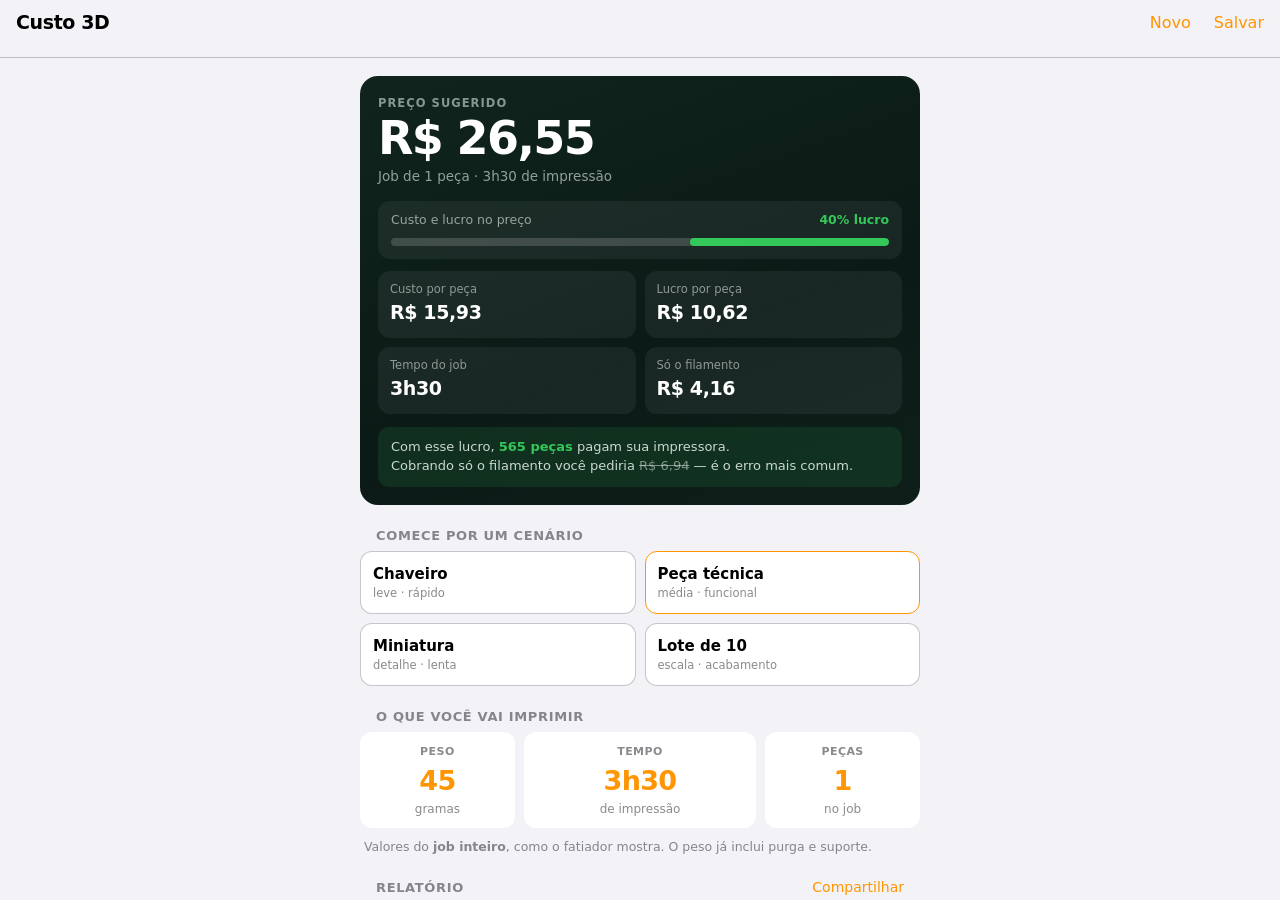
==== commit e0172189: "feat: painel de resultado, cenários prontos e barras no detalhamento Ideias tiradas de uma calculado" ====
--- a/index.html
+++ b/index.html
@@ -510,6 +510,104 @@
     font-size: 12.5px; color: var(--label-2); line-height: 1.45;
   }
 
+
+  /* ---------- Painel de resultado ---------- */
+
+  .painel {
+    background: linear-gradient(160deg, #10241d 0%, #0b1a16 60%, #0e1f1a 100%);
+    border-radius: 18px; padding: 20px 18px 18px;
+    margin-bottom: 22px; color: #fff;
+  }
+
+  .painel-cap {
+    display: block; font-size: 11.5px; font-weight: 700;
+    letter-spacing: 0.09em; text-transform: uppercase;
+    color: rgba(235,245,240,0.55);
+  }
+
+  .painel-valor {
+    display: block; font-size: 46px; font-weight: 700;
+    letter-spacing: -0.035em; line-height: 1.03;
+    font-variant-numeric: tabular-nums; color: #fff; margin: 4px 0 4px;
+  }
+
+  .painel-sub { display: block; font-size: 13.5px; color: rgba(235,245,240,0.6); font-variant-numeric: tabular-nums; }
+  .painel-sub b { color: #fff; font-weight: 600; }
+
+  .bl {
+    background: rgba(255,255,255,0.06); border-radius: 12px;
+    padding: 11px 13px 13px; margin: 16px 0 12px;
+  }
+
+  .bl-topo {
+    display: flex; justify-content: space-between; align-items: baseline;
+    font-size: 12.5px; color: rgba(235,245,240,0.6); margin-bottom: 9px;
+  }
+
+  .bl-topo span:last-child { color: #34c759; font-weight: 700; font-variant-numeric: tabular-nums; }
+
+  .bl-trilho {
+    display: block; height: 8px; border-radius: 5px;
+    background: rgba(255,255,255,0.16); overflow: hidden;
+  }
+
+  .bl-lucro {
+    display: block; height: 100%; border-radius: 5px;
+    background: #34c759; margin-left: auto;
+    transition: width 0.25s cubic-bezier(0.32,0.72,0,1);
+  }
+
+  .cartoes { display: grid; grid-template-columns: 1fr 1fr; gap: 9px; }
+
+  .cartao {
+    background: rgba(255,255,255,0.06); border-radius: 12px;
+    padding: 11px 12px 12px; min-width: 0;
+  }
+
+  .cartao .k { display: block; font-size: 11.5px; color: rgba(235,245,240,0.55); }
+  .cartao .v {
+    display: block; font-size: 19px; font-weight: 700; margin-top: 3px;
+    font-variant-numeric: tabular-nums; letter-spacing: -0.02em;
+    white-space: nowrap; overflow: hidden; text-overflow: ellipsis;
+  }
+
+  .painel-nota {
+    margin: 13px 0 0; padding: 11px 13px;
+    background: rgba(52,199,89,0.12); border-radius: 11px;
+    font-size: 13px; line-height: 1.45; color: rgba(235,245,240,0.85);
+  }
+
+  .painel-nota b { color: #34c759; font-weight: 700; }
+  .painel-nota s { color: rgba(235,245,240,0.5); }
+
+  /* ---------- Cenários ---------- */
+
+  .cenarios { display: grid; grid-template-columns: 1fr 1fr; gap: 9px; margin-bottom: 22px; }
+
+  .cenarios button {
+    appearance: none; border: 1px solid var(--sep); background: var(--card);
+    color: var(--label); font: inherit; font-size: 15px; font-weight: 600;
+    border-radius: 12px; padding: 12px 12px 11px; text-align: left;
+    cursor: pointer; min-height: 58px; min-width: 0;
+  }
+
+  .cenarios button small {
+    display: block; font-size: 11.5px; font-weight: 400;
+    color: var(--label-2); margin-top: 2px;
+  }
+
+  .cenarios button:active { background: var(--fill); }
+  .cenarios button[aria-pressed="true"] { border-color: var(--accent); }
+
+  /* ---------- Barras no detalhamento ---------- */
+
+  .rel-l .barra {
+    display: block; height: 4px; border-radius: 3px;
+    background: var(--fill); overflow: hidden; margin-top: 5px;
+  }
+
+  .rel-l .barra span { display: block; height: 100%; border-radius: 3px; }
+
   /* ---------- Recolhíveis ---------- */
 
   .disclosure {
@@ -641,6 +739,9 @@
     max-height: 92%; overflow-y: auto;
   }
 
+  .sheet.alta { max-height: 94%; }
+  .sheet.alta .sec-head:first-of-type { padding-top: 4px; }
+
   @keyframes fade { from { opacity: 0; } }
   @keyframes rise { from { transform: translateY(100%); } }
 
@@ -677,11 +778,6 @@
     padding: 15px 12px 6px; min-height: 44px; cursor: pointer;
   }
 
-  .haptico {
-    position: fixed; left: -50px; top: 0;
-    width: 1px; height: 1px; overflow: hidden;
-    opacity: 0.01; z-index: -1;
-  }
 
   /* ---------- Aviso de versão ---------- */
 
@@ -707,6 +803,9 @@
   }
 
   @media (max-width: 360px) {
+    .painel-valor { font-size: 38px; }
+    .cartao .v { font-size: 17px; }
+    .cenarios button { font-size: 14px; }
     .hero-value { font-size: 38px; }
     .nav-title { font-size: 17px; }
     .boxes { gap: 7px; }
@@ -732,13 +831,38 @@
     <button type="button" class="nav-btn" id="btnNovo">Novo</button>
     <button type="button" class="nav-btn" id="btnSalvar">Salvar</button>
   </div>
-  <span class="hero-cap">Venda cada peça por</span>
-  <span class="hero-value" id="heroValue">R$ 0,00</span>
-  <span class="hero-sub" id="heroSub">&nbsp;</span>
 </header>
 
 <main>
 <div class="inner">
+
+  <div class="painel">
+    <span class="painel-cap">Preço sugerido</span>
+    <span class="painel-valor" id="heroValue">R$ 0,00</span>
+    <span class="painel-sub" id="heroSub">&nbsp;</span>
+
+    <div class="bl">
+      <div class="bl-topo"><span>Custo e lucro no preço</span><span id="blPct">—</span></div>
+      <div class="bl-trilho"><span class="bl-lucro" id="blLucro"></span></div>
+    </div>
+
+    <div class="cartoes">
+      <div class="cartao"><span class="k">Custo por peça</span><span class="v" id="cCusto">—</span></div>
+      <div class="cartao"><span class="k">Lucro por peça</span><span class="v" id="cLucro">—</span></div>
+      <div class="cartao"><span class="k">Tempo do job</span><span class="v" id="cTempo">—</span></div>
+      <div class="cartao"><span class="k">Só o filamento</span><span class="v" id="cFilamento">—</span></div>
+    </div>
+
+    <p class="painel-nota" id="painelNota"></p>
+  </div>
+
+  <div class="sec-head"><span>Comece por um cenário</span></div>
+  <div class="cenarios" id="cenarios">
+    <button type="button" data-c="chaveiro">Chaveiro<small>leve · rápido</small></button>
+    <button type="button" data-c="tecnica">Peça técnica<small>média · funcional</small></button>
+    <button type="button" data-c="miniatura">Miniatura<small>detalhe · lenta</small></button>
+    <button type="button" data-c="lote">Lote de 10<small>escala · acabamento</small></button>
+  </div>
 
   <div class="sec-head"><span>O que você vai imprimir</span></div>
   <div class="boxes">
@@ -770,6 +894,57 @@
   <div class="rel" id="relatorio"></div>
   <p class="rel-rodape" id="relRodape"></p>
 
+
+  <div class="sec-head">
+    <span>Desconto pro cliente</span>
+    <button type="button" class="sec-help" data-ajuda="desconto" aria-label="Como o desconto afeta seu lucro">?</button>
+  </div>
+  <div class="boxes b1">
+    <label class="box">
+      <span class="box-label">Desconto</span>
+      <input type="number" id="desconto" value="0" min="0" max="90" step="1" inputmode="decimal">
+      <span class="box-unit">% sobre o preço final</span>
+    </label>
+  </div>
+  <div class="dial" id="dialDesconto">
+    <div class="dial-cursor"></div>
+    <div class="dial-scroll" role="slider" aria-label="Desconto"
+         aria-valuemin="0" aria-valuemax="50" tabindex="0"></div>
+  </div>
+
+  <div class="group">
+    <button type="button" class="row disclosure" id="abrirAjustes" aria-expanded="false">
+      <span class="row-label">Ajustes
+        <span class="row-hint">Filamento, máquina, seu trabalho, margem e taxa</span></span>
+      <span class="chev">›</span>
+    </button>
+  </div>
+
+  <!-- ============ SALVOS ============ -->
+  <div class="sec-head">
+    <span>Salvos</span>
+    <button type="button" class="sec-btn" id="btnEditar" hidden>Editar</button>
+  </div>
+  <div class="group" id="listaSalvos"></div>
+
+
+  <footer>Custo 3D · valores em BRL</footer>
+
+</div>
+</main>
+
+<div class="atualizar" id="aviso" hidden>
+  <span>Nova versão disponível</span>
+  <button type="button" id="avisoBtn">Atualizar</button>
+</div>
+
+
+<!-- ============ FOLHA: AJUSTES ============ -->
+<div class="sheet-wrap" id="sheetAjustes" hidden>
+  <div class="backdrop" id="ajustesBackdrop"></div>
+  <div class="sheet alta" role="dialog" aria-modal="true" aria-labelledby="ajustesTitulo">
+    <div class="grabber"></div>
+    <h2 id="ajustesTitulo">Ajustes</h2>
   <!-- ============ AJUSTES DE CUSTO ============ -->
   <div class="sec-head">
     <span>Quanto custa produzir</span>
@@ -903,31 +1078,6 @@
       <span class="box-nota">Shopee, Mercado Livre, maquininha</span>
     </label>
   </div>
-
-  <div class="sec-head">
-    <span>Desconto pro cliente</span>
-    <button type="button" class="sec-help" data-ajuda="desconto" aria-label="Como o desconto afeta seu lucro">?</button>
-  </div>
-  <div class="boxes b1">
-    <label class="box">
-      <span class="box-label">Desconto</span>
-      <input type="number" id="desconto" value="0" min="0" max="90" step="1" inputmode="decimal">
-      <span class="box-unit">% sobre o preço final</span>
-    </label>
-  </div>
-  <div class="dial" id="dialDesconto">
-    <div class="dial-cursor"></div>
-    <div class="dial-scroll" role="slider" aria-label="Desconto"
-         aria-valuemin="0" aria-valuemax="50" tabindex="0"></div>
-  </div>
-
-  <!-- ============ SALVOS ============ -->
-  <div class="sec-head">
-    <span>Salvos</span>
-    <button type="button" class="sec-btn" id="btnEditar" hidden>Editar</button>
-  </div>
-  <div class="group" id="listaSalvos"></div>
-
   <!-- ============ CONTA ============ -->
   <div class="sec-head">
     <span>Conta</span>
@@ -938,22 +1088,10 @@
   <div class="group">
     <button type="button" class="btn-row" id="reset">Restaurar valores padrão</button>
   </div>
-
-  <footer>Custo 3D · valores em BRL</footer>
-
-</div>
-</main>
-
-<!-- Truque do iOS 17.4+: alternar um checkbox "switch" gera toque háptico.
-     Fica fora da tela e fora da navegação; some se o iOS não suportar. -->
-<span class="haptico" aria-hidden="true">
-  <input type="checkbox" switch id="hapticSwitch" tabindex="-1">
-  <label for="hapticSwitch" id="hapticLabel"></label>
-</span>
-
-<div class="atualizar" id="aviso" hidden>
-  <span>Nova versão disponível</span>
-  <button type="button" id="avisoBtn">Atualizar</button>
+    <div class="sheet-actions" style="margin-top:6px">
+      <button type="button" class="btn btn-main" id="ajustesPronto">Pronto</button>
+    </div>
+  </div>
 </div>
 
 <!-- ============ FOLHA: AJUDA ============ -->
@@ -1198,6 +1336,32 @@
 
     document.getElementById("tempoTexto").textContent = tempoTexto(horas);
 
+    /* Painel: os quatro números que importam, sem precisar abrir nada */
+    document.getElementById("cCusto").textContent = brl(custoReal);
+    document.getElementById("cLucro").textContent = brl(lucroFinal);
+    document.getElementById("cTempo").textContent = tempoTexto(horas);
+    document.getElementById("cFilamento").textContent = brl(material / qtd);
+
+    var pctLucro = precoFinal > 0 ? Math.max(0, (lucroFinal / precoFinal) * 100) : 0;
+    document.getElementById("blPct").textContent = nf(pctLucro, 0) + "% lucro";
+    document.getElementById("blLucro").style.width = Math.min(pctLucro, 100) + "%";
+
+    /* Duas frases que ninguém calcularia sozinho: quantas peças pagam a
+       impressora, e quanto sairia cobrando só o filamento. */
+    var notas = [];
+    var valorMaq = num("valorImpressora", 0);
+    if (lucroFinal > 0 && valorMaq > 0) {
+      notas.push("Com esse lucro, <b>" + nf(Math.ceil(valorMaq / lucroFinal), 0) +
+                 " peças</b> pagam sua impressora.");
+    }
+    var soFilamento = (material / qtd) / (1 - margem);
+    if (soFilamento > 0 && precoFinal > soFilamento * 1.05) {
+      notas.push("Cobrando só o filamento você pediria <s>" + brl(soFilamento) +
+                 "</s> — é o erro mais comum.");
+    }
+    document.getElementById("painelNota").innerHTML = notas.join("<br>");
+    document.getElementById("painelNota").hidden = !notas.length;
+
     ultimo = {
       total: fabJob, porPeca: fab, custoReal: custoReal, qtd: qtd, tempo: horas,
       preco: precoFinal, lucro: lucro, margem: margem * 100
@@ -1209,10 +1373,14 @@
     salvarCampos();
   }
 
-  function linha(cor, nome, sub, pct, valor) {
+  function linha(cor, nome, sub, pct, valor, frac) {
+    var barra = (cor && frac !== undefined)
+      ? '<span class="barra"><span style="width:' + Math.min(frac * 100, 100).toFixed(1) +
+        '%;background:var(' + cor + ')"></span></span>'
+      : "";
     return '<div class="rel-l">' +
       (cor ? '<span class="dot" style="background:var(' + cor + ')"></span>' : "") +
-      '<span class="nm">' + nome + (sub ? '<small>' + sub + '</small>' : "") + '</span>' +
+      '<span class="nm">' + nome + (sub ? '<small>' + sub + '</small>' : "") + barra + '</span>' +
       (pct !== null ? '<span class="pc">' + pct + '</span>' : "") +
       '<span class="vl">' + valor + '</span></div>';
   }
@@ -1224,15 +1392,16 @@
 
   function montaRelatorio(d) {
     var pc = function (v) { return d.fab > 0 ? nf((v / d.fab) * 100, 0) + "%" : "—"; };
+    var fr = function (v) { return d.fab > 0 ? v / d.fab : 0; };
 
     var html = "";
 
     html += '<div class="rel-bloco">' +
       '<div class="rel-tit">Custo de fabricar' + (d.qtd > 1 ? " — cada peça" : "") + '</div>' +
-      linha("--c-material", "Filamento", null, pc(d.material), brl(d.material)) +
-      linha("--c-energia", "Energia", null, pc(d.energia), brl(d.energia)) +
-      linha("--c-deprec", "Depreciação", null, pc(d.deprec), brl(d.deprec)) +
-      linha("--c-manut", "Manutenção", null, pc(d.manut), brl(d.manut)) +
+      linha("--c-material", "Filamento", null, pc(d.material), brl(d.material), fr(d.material)) +
+      linha("--c-energia", "Energia", null, pc(d.energia), brl(d.energia), fr(d.energia)) +
+      linha("--c-deprec", "Depreciação", null, pc(d.deprec), brl(d.deprec), fr(d.deprec)) +
+      linha("--c-manut", "Manutenção", null, pc(d.manut), brl(d.manut), fr(d.manut)) +
       soma("Custo de fabricar", brl(d.fab)) +
       '</div>';
 
@@ -1297,6 +1466,7 @@
       "R$ " + nf(num("precoKg", 0), 2) + "/kg · R$ " + nf(num("deprecHora", 0), 2) +
       "/h máquina · " + nf(num("potencia", 0), 0) + " W · toque para ajustar";
 
+    marcaCenario();
     if (dialMargem) dialMargem.set(num("margem", 0));
     if (dialDesconto) dialDesconto.set(num("desconto", 0));
 
@@ -1501,23 +1671,19 @@
      último chegarem ao centro. */
 
   /* ---- Retorno tátil ----
-     O iPhone não tem navigator.vibrate: a API de vibração nunca foi
-     implementada no Safari. O que existe é um efeito colateral do iOS
-     17.4+, em que alternar um checkbox com o atributo `switch` produz
-     um toque háptico. Usamos o que houver e seguimos em silêncio se
-     nenhum dos dois existir. */
+     Testado no iPhone: não funciona. O Safari não implementa
+     navigator.vibrate, e o truque do checkbox `switch` do iOS 17.4+ também
+     não deu retorno, então foi removido. Fica só a chamada padrão, que vale
+     em Android e desktop e não custa nada onde não existe. */
   var haptico = (function () {
-    var rotulo = document.getElementById("hapticLabel");
     var ultimo = 0;
-    var temVibrate = typeof navigator.vibrate === "function";
-
+    var tem = typeof navigator.vibrate === "function";
     return function () {
+      if (!tem) return;
       var agora = Date.now();
-      if (agora - ultimo < 25) return;   /* não dispara em rajada */
+      if (agora - ultimo < 25) return;
       ultimo = agora;
-
-      if (temVibrate) { try { navigator.vibrate(8); return; } catch (e) {} }
-      if (rotulo) { try { rotulo.click(); } catch (e) {} }
+      try { navigator.vibrate(8); } catch (e) {}
     };
   })();
 
@@ -1593,26 +1759,38 @@
       return min + i;
     }
 
+    /* A régua pode estar dentro de uma folha fechada. Escondida ela não
+       tem largura, o scrollLeft não gruda, e ao abrir o navegador dispara
+       um "scroll" fantasma na posição 0 — que já zerou a margem uma vez.
+       Por isso só rolagem vinda de dedo, roda ou teclado conta. */
+    var interagiu = false;
+    ["pointerdown", "touchstart", "wheel", "keydown"].forEach(function (ev) {
+      scroll.addEventListener(ev, function () { interagiu = true; }, { passive: true });
+    });
+
     var t, ultimoI = -1;
     scroll.addEventListener("scroll", function () {
+      if (!scroll.clientWidth) return;          /* ainda sem layout */
+
       /* fora do debounce: marca e vibra a cada dente cruzado, para a
          régua ter cara de catraca em vez de deslizar liso */
       var i = indice();
       if (i !== ultimoI) {
         ultimoI = i;
         marca();
-        if (!proprio) haptico();
+        if (interagiu && !proprio) haptico();
       }
       clearTimeout(t);
       t = setTimeout(function () {
         var v = marca();
-        if (!proprio) aoMudar(v);
+        if (interagiu && !proprio) aoMudar(v);
       }, 60);
     }, { passive: true });
 
     scroll.addEventListener("click", function (ev) {
       var it = ev.target.closest("i[data-v]");
       if (!it) return;
+      interagiu = true;
       scroll.scrollLeft = (parseInt(it.getAttribute("data-v"), 10) - min) * MARCA;
       aoMudar(marca());
     });
@@ -1734,6 +1912,25 @@
   document.getElementById("ajudaOk").addEventListener("click", fecharAjuda);
   document.getElementById("ajudaBackdrop").addEventListener("click", fecharAjuda);
 
+  /* ---- Folha de Ajustes ----
+     Tudo que se configura uma vez saiu da tela principal e mora aqui.
+     A régua da margem vive dentro dela, e régua escondida não tem largura
+     para rolar — por isso reposicionamos depois de abrir. */
+
+  var sheetAjustes = document.getElementById("sheetAjustes");
+
+  function abrirAjustes() {
+    sheetAjustes.hidden = false;
+    void sheetAjustes.offsetHeight;
+    if (dialMargem) dialMargem.set(num("margem", 0));
+  }
+
+  function fecharAjustes() { sheetAjustes.hidden = true; }
+
+  document.getElementById("abrirAjustes").addEventListener("click", abrirAjustes);
+  document.getElementById("ajustesPronto").addEventListener("click", fecharAjustes);
+  document.getElementById("ajustesBackdrop").addEventListener("click", fecharAjustes);
+
   /* ================= Cálculos salvos ================= */
 
   var listaEl = document.getElementById("listaSalvos");
@@ -1857,6 +2054,35 @@
     editando = !editando;
     btnEditar.textContent = editando ? "Pronto" : "Editar";
     renderSalvos();
+  });
+
+  /* ---- Cenários ----
+     Pontos de partida para quem não sabe quanto pesa uma peça. Mexem só
+     no que descreve a impressão; preço do filamento, máquina e margem
+     continuam como você configurou. */
+
+  var CENARIOS = {
+    chaveiro:  { peso: "8",   tempoH: "0", tempoM: "25", qtd: "1",  acabamento: "3" },
+    tecnica:   { peso: "45",  tempoH: "3", tempoM: "30", qtd: "1",  acabamento: "10" },
+    miniatura: { peso: "25",  tempoH: "5", tempoM: "0",  qtd: "1",  acabamento: "15" },
+    lote:      { peso: "120", tempoH: "8", tempoM: "0",  qtd: "10", acabamento: "5" }
+  };
+
+  function marcaCenario() {
+    [].forEach.call(document.querySelectorAll("#cenarios button"), function (b) {
+      var c = CENARIOS[b.getAttribute("data-c")];
+      var igual = Object.keys(c).every(function (k) { return String(el[k].value) === c[k]; });
+      b.setAttribute("aria-pressed", igual ? "true" : "false");
+    });
+  }
+
+  document.getElementById("cenarios").addEventListener("click", function (ev) {
+    var b = ev.target.closest("[data-c]");
+    if (!b) return;
+    var c = CENARIOS[b.getAttribute("data-c")];
+    Object.keys(c).forEach(function (k) { el[k].value = c[k]; });
+    setAtivo(null);
+    calc();
   });
 
   /* Novo cálculo: zera só a peça, preserva os ajustes que você configurou. */
@@ -2217,6 +2443,7 @@
     if (!sheetAuth.hidden) sheetAuth.hidden = true;
     if (!sheetTempo.hidden) fecharTempo();
     if (!sheetAjuda.hidden) fecharAjuda();
+    if (!sheetAjustes.hidden) fecharAjustes();
   });
 
   window.addEventListener("online", function () { sincronizar(); });
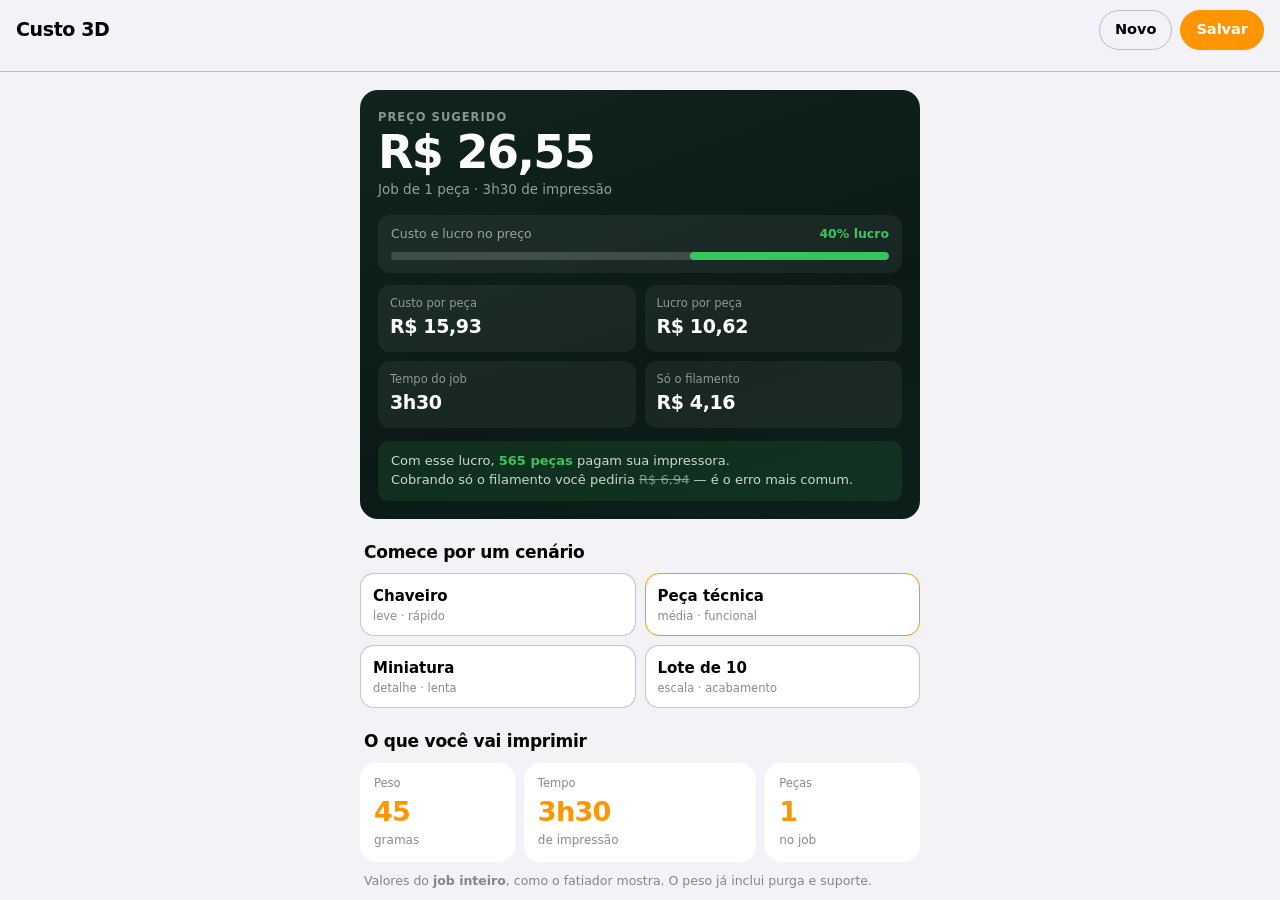
==== commit 9186f57a: "feat: o resto do app passa a falar a língua do painel O painel novo era um visitante de outro sistem" ====
--- a/index.html
+++ b/index.html
@@ -112,10 +112,14 @@
   }
 
   .nav-btn {
-    appearance: none; border: none; background: transparent;
-    font: inherit; font-size: 16px; color: var(--accent);
-    padding: 11px 0 11px 15px; margin: -11px 0; min-height: 44px;
+    appearance: none; border: 1px solid var(--sep); background: transparent;
+    font: inherit; font-size: 14.5px; font-weight: 600; color: var(--label);
+    padding: 9px 15px; min-height: 38px; border-radius: 999px;
     cursor: pointer; flex: none;
+  }
+
+  .nav-btn:last-child {
+    background: var(--accent); border-color: var(--accent); color: #fff;
   }
 
   .nav-btn:active { opacity: 0.45; }
@@ -154,10 +158,10 @@
   .inner { max-width: 560px; margin: 0 auto; }
 
   .sec-head {
-    display: flex; align-items: baseline; justify-content: space-between;
-    gap: 10px; padding: 0 16px 7px;
-    font-size: 13px; text-transform: uppercase; letter-spacing: 0.05em;
-    color: var(--label-2); font-weight: 600;
+    display: flex; align-items: center; justify-content: space-between;
+    gap: 10px; padding: 0 4px 10px;
+    font-size: 17px; letter-spacing: -0.015em;
+    color: var(--label); font-weight: 700;
   }
 
   .sec-btn {
@@ -171,7 +175,7 @@
   .sec-btn:active { opacity: 0.45; }
 
   .group {
-    background: var(--card); border-radius: 12px;
+    background: var(--card); border-radius: 16px;
     overflow: hidden; margin-bottom: 22px;
   }
 
@@ -236,8 +240,8 @@
   }
 
   .box {
-    background: var(--card); border-radius: 12px;
-    padding: 12px 4px 10px; text-align: center;
+    background: var(--card); border-radius: 16px;
+    padding: 12px 13px 13px; text-align: left;
     border: 1.5px solid transparent; cursor: text;
     transition: border-color 0.15s ease;
     /* sem isto o quadro do tempo empurra os vizinhos e corta os números */
@@ -247,14 +251,14 @@
   .box:focus-within { border-color: var(--accent); }
 
   .box-label {
-    display: block; font-size: 11px; font-weight: 600;
-    text-transform: uppercase; letter-spacing: 0.04em; color: var(--label-2);
+    display: block; font-size: 11.5px; font-weight: 500;
+    letter-spacing: 0; color: var(--label-2);
   }
 
   /* Laranja = você pode mexer. Vale para todo campo editável do app,
      inclusive o tempo, que é botão. */
   .box input[type="number"] {
-    display: block; width: 100%; min-width: 0; text-align: center;
+    display: block; width: 100%; min-width: 0; text-align: left;
     font-size: 27px; font-weight: 600; letter-spacing: -0.025em;
     color: var(--accent); padding: 3px 0 1px;
   }
@@ -271,7 +275,7 @@
   button.box-tempo:active { background: var(--fill); }
 
   .box-valor {
-    display: block; font-size: 27px; font-weight: 600;
+    display: block; font-size: 27px; font-weight: 700; text-align: left;
     letter-spacing: -0.025em; font-variant-numeric: tabular-nums;
     color: var(--accent); padding: 3px 0 1px;
   }
@@ -357,7 +361,7 @@
 
   .dial {
     position: relative; background: var(--card);
-    border-radius: 12px; padding: 11px 0 9px;
+    border-radius: 16px; padding: 11px 0 9px;
     margin-bottom: 22px; overflow: hidden;
   }
 
@@ -430,7 +434,7 @@
 
   /* ---------- Relatório ---------- */
 
-  .rel { background: var(--card); border-radius: 12px; overflow: hidden; margin-bottom: 10px; }
+  .rel { background: var(--card); border-radius: 16px; overflow: hidden; margin-bottom: 10px; }
 
   .rel-bloco { padding: 13px 16px 12px; position: relative; }
   .rel-bloco + .rel-bloco::before {
@@ -587,7 +591,7 @@
   .cenarios button {
     appearance: none; border: 1px solid var(--sep); background: var(--card);
     color: var(--label); font: inherit; font-size: 15px; font-weight: 600;
-    border-radius: 12px; padding: 12px 12px 11px; text-align: left;
+    border-radius: 14px; padding: 12px 12px 11px; text-align: left;
     cursor: pointer; min-height: 58px; min-width: 0;
   }
 
@@ -733,7 +737,7 @@
 
   .sheet {
     position: relative; width: 100%; max-width: 560px;
-    background: var(--bg); border-radius: 14px 14px 0 0;
+    background: var(--bg); border-radius: 20px 20px 0 0;
     padding: 8px calc(var(--safe-r) + 16px) calc(var(--safe-b) + 18px) calc(var(--safe-l) + 16px);
     animation: rise 0.3s cubic-bezier(0.32,0.72,0,1);
     max-height: 92%; overflow-y: auto;
@@ -764,7 +768,7 @@
   .sheet-actions { display: flex; gap: 10px; }
 
   .btn {
-    flex: 1; appearance: none; border: none; border-radius: 12px;
+    flex: 1; appearance: none; border: none; border-radius: 14px;
     font: inherit; font-size: 17px; font-weight: 600; padding: 14px 12px; cursor: pointer;
   }
 
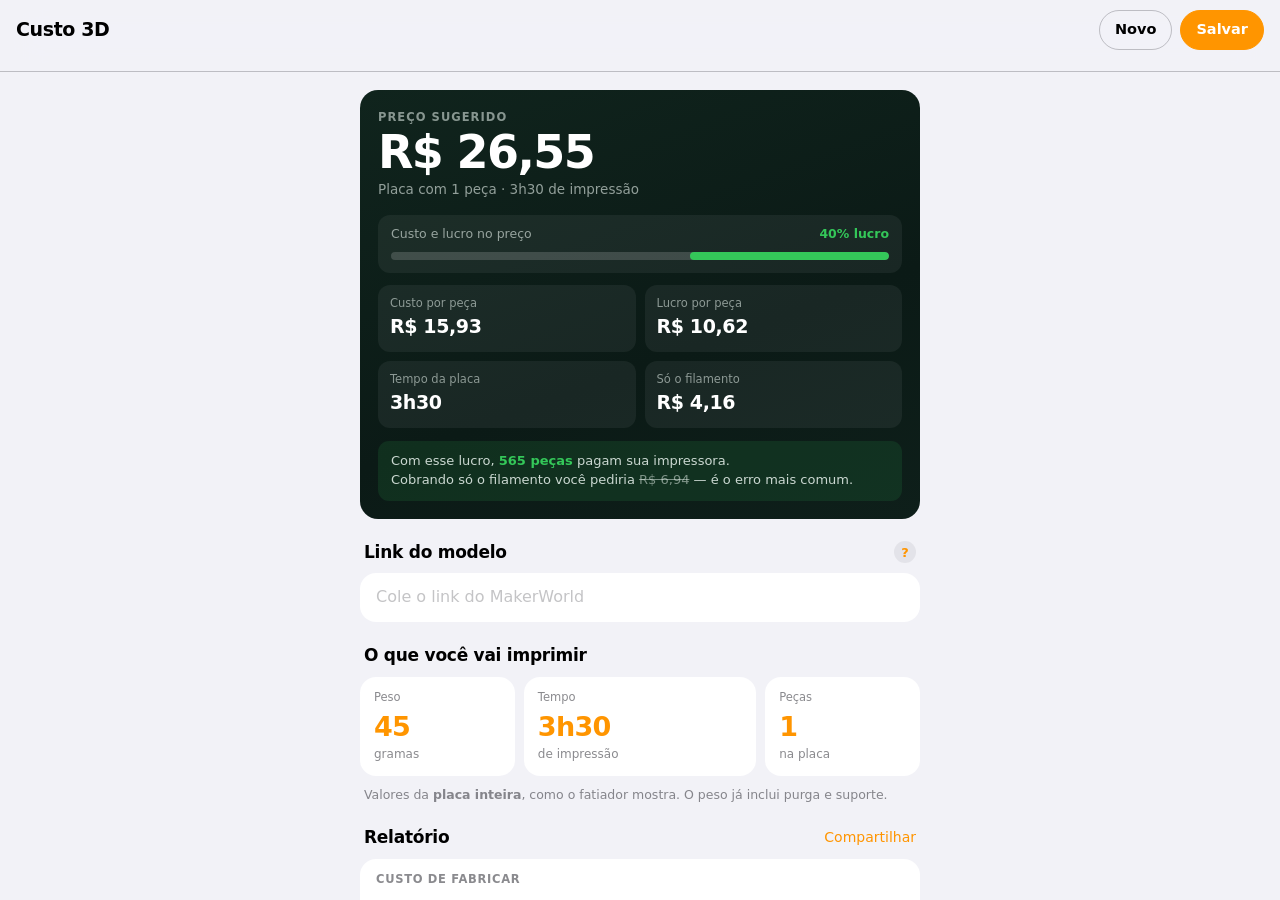
==== commit e8729c78: "feat: link do modelo, "job" vira "placa" e saem os cenários Cola-se o link e o nome aparece na hora," ====
--- a/index.html
+++ b/index.html
@@ -584,24 +584,30 @@
   .painel-nota b { color: #34c759; font-weight: 700; }
   .painel-nota s { color: rgba(235,245,240,0.5); }
 
-  /* ---------- Cenários ---------- */
-
-  .cenarios { display: grid; grid-template-columns: 1fr 1fr; gap: 9px; margin-bottom: 22px; }
-
-  .cenarios button {
-    appearance: none; border: 1px solid var(--sep); background: var(--card);
-    color: var(--label); font: inherit; font-size: 15px; font-weight: 600;
-    border-radius: 14px; padding: 12px 12px 11px; text-align: left;
-    cursor: pointer; min-height: 58px; min-width: 0;
-  }
-
-  .cenarios button small {
-    display: block; font-size: 11.5px; font-weight: 400;
-    color: var(--label-2); margin-top: 2px;
-  }
-
-  .cenarios button:active { background: var(--fill); }
-  .cenarios button[aria-pressed="true"] { border-color: var(--accent); }
+
+  /* ---------- Link do modelo ---------- */
+
+  .linkbox { padding: 13px 16px 14px; }
+
+  .linkbox input[type="url"] {
+    display: block; width: 100%; appearance: none;
+    border: none; background: transparent;
+    font: inherit; font-size: 16px; color: var(--accent);
+    padding: 0; -webkit-user-select: text; user-select: text;
+  }
+
+  .linkbox input::placeholder { color: var(--label-3); }
+  .linkbox input:focus { outline: none; }
+
+  .link-achado {
+    margin: 9px 0 0; padding-top: 10px;
+    border-top: 1px solid var(--sep);
+    font-size: 15px; font-weight: 600; color: var(--label);
+  }
+
+  .link-achado[hidden] { display: none; }
+  .link-achado small { display: block; font-size: 12px; font-weight: 400; color: var(--label-2); margin-top: 2px; }
+  .link-achado.vazio { color: var(--label-2); font-weight: 400; font-size: 13.5px; }
 
   /* ---------- Barras no detalhamento ---------- */
 
@@ -809,7 +815,6 @@
   @media (max-width: 360px) {
     .painel-valor { font-size: 38px; }
     .cartao .v { font-size: 17px; }
-    .cenarios button { font-size: 14px; }
     .hero-value { font-size: 38px; }
     .nav-title { font-size: 17px; }
     .boxes { gap: 7px; }
@@ -853,19 +858,23 @@
     <div class="cartoes">
       <div class="cartao"><span class="k">Custo por peça</span><span class="v" id="cCusto">—</span></div>
       <div class="cartao"><span class="k">Lucro por peça</span><span class="v" id="cLucro">—</span></div>
-      <div class="cartao"><span class="k">Tempo do job</span><span class="v" id="cTempo">—</span></div>
+      <div class="cartao"><span class="k">Tempo da placa</span><span class="v" id="cTempo">—</span></div>
       <div class="cartao"><span class="k">Só o filamento</span><span class="v" id="cFilamento">—</span></div>
     </div>
 
     <p class="painel-nota" id="painelNota"></p>
   </div>
 
-  <div class="sec-head"><span>Comece por um cenário</span></div>
-  <div class="cenarios" id="cenarios">
-    <button type="button" data-c="chaveiro">Chaveiro<small>leve · rápido</small></button>
-    <button type="button" data-c="tecnica">Peça técnica<small>média · funcional</small></button>
-    <button type="button" data-c="miniatura">Miniatura<small>detalhe · lenta</small></button>
-    <button type="button" data-c="lote">Lote de 10<small>escala · acabamento</small></button>
+  <div class="sec-head">
+    <span>Link do modelo</span>
+    <button type="button" class="sec-help" data-ajuda="link" aria-label="De onde vem o nome">?</button>
+  </div>
+  <div class="group">
+    <div class="linkbox">
+      <input type="url" id="linkModelo" placeholder="Cole o link do MakerWorld"
+             autocomplete="off" autocapitalize="off" spellcheck="false" enterkeyhint="done">
+      <p class="link-achado" id="linkNome" hidden></p>
+    </div>
   </div>
 
   <div class="sec-head"><span>O que você vai imprimir</span></div>
@@ -885,10 +894,10 @@
     <label class="box">
       <span class="box-label">Peças</span>
       <input type="number" id="qtd" value="1" min="1" step="1" inputmode="numeric">
-      <span class="box-unit">no job</span>
+      <span class="box-unit">na placa</span>
     </label>
   </div>
-  <p class="boxes-hint">Valores do <b>job inteiro</b>, como o fatiador mostra. O peso já inclui purga e suporte.</p>
+  <p class="boxes-hint">Valores da <b>placa inteira</b>, como o fatiador mostra. O peso já inclui purga e suporte.</p>
 
   <!-- ============ RELATÓRIO ============ -->
   <div class="sec-head">
@@ -1292,13 +1301,13 @@
     var horas = tempoHoras();
     var qtd = Math.max(Math.floor(num("qtd", 1)), 1);
 
-    /* --- custo de fabricar, do job inteiro --- */
+    /* --- custo de fabricar, da placa inteira --- */
     var material = (num("peso", 0) / 1000) * num("precoKg", 0);
     var energia  = (num("potencia", 0) / 1000) * horas * num("tarifa", 0);
     var deprec   = num("deprecHora", 0) * horas;
     var manut    = num("manutHora", 0) * horas;
-    var fabJob   = material + energia + deprec + manut;
-    var fab      = fabJob / qtd;
+    var fabPlaca = material + energia + deprec + manut;
+    var fab      = fabPlaca / qtd;
 
     /* --- por peça --- */
     var acab   = (num("acabamento", 0) / 60) * num("valorHora", 0);
@@ -1327,7 +1336,7 @@
     document.getElementById("heroSub").innerHTML =
       qtd > 1
         ? "<b>" + qtd + " peças</b> = " + brl(precoFinal * qtd) + " · " + tempoTexto(horas) + " de impressão"
-        : "Job de 1 peça · " + tempoTexto(horas) + " de impressão";
+        : "Placa com 1 peça · " + tempoTexto(horas) + " de impressão";
 
     montaRelatorio({
       material: material / qtd, energia: energia / qtd, deprec: deprec / qtd, manut: manut / qtd,
@@ -1367,7 +1376,7 @@
     document.getElementById("painelNota").hidden = !notas.length;
 
     ultimo = {
-      total: fabJob, porPeca: fab, custoReal: custoReal, qtd: qtd, tempo: horas,
+      total: fabPlaca, porPeca: fab, custoReal: custoReal, qtd: qtd, tempo: horas,
       preco: precoFinal, lucro: lucro, margem: margem * 100
     };
 
@@ -1470,7 +1479,6 @@
       "R$ " + nf(num("precoKg", 0), 2) + "/kg · R$ " + nf(num("deprecHora", 0), 2) +
       "/h máquina · " + nf(num("potencia", 0), 0) + " W · toque para ajustar";
 
-    marcaCenario();
     if (dialMargem) dialMargem.set(num("margem", 0));
     if (dialDesconto) dialDesconto.set(num("desconto", 0));
 
@@ -1529,7 +1537,7 @@
   function totalRoleta() {
     var h = indiceDe(wheelH), m = indiceDe(wheelM);
     document.getElementById("wheelTotal").textContent =
-      h === 0 && m === 0 ? "Escolha o tempo do job" : "Total: " + tempoTexto(h + m / 60);
+      h === 0 && m === 0 ? "Escolha o tempo da placa" : "Total: " + tempoTexto(h + m / 60);
   }
 
   [wheelH, wheelM].forEach(function (w) {
@@ -1861,6 +1869,17 @@
         "<p class='fraco'>Sem esse ajuste, a comissão comeria o que sobra pra " +
         "você, que é o erro mais comum de quem começa a vender em marketplace.</p>"
     },
+    link: {
+      titulo: "Link do modelo",
+      html:
+        "<p>Cole o endereço da peça no MakerWorld, Printables ou onde ela " +
+        "estiver. O nome sai <b>do próprio endereço</b> — em " +
+        "<i>models/1234-suporte-de-fone</i> o nome é \"suporte de fone\".</p>" +
+        "<p>Por isso é instantâneo e funciona sem internet.</p>" +
+        "<p class='fraco'>Quando o endereço não traz o nome, tento abrir a " +
+        "página. Nem sempre dá: MakerWorld e Printables recusam leitura " +
+        "automática. Aí é só digitar o nome na hora de salvar.</p>"
+    },
     desconto: {
       titulo: "Desconto pro cliente",
       html:
@@ -1885,7 +1904,7 @@
     custo: {
       titulo: "Quanto custa produzir",
       html:
-        "<p><b>Filamento:</b> o preço do quilo que você paga. O peso do job já " +
+        "<p><b>Filamento:</b> o preço do quilo que você paga. O peso da placa já " +
         "inclui purga e suporte, então o desperdício está contado.</p>" +
         "<p><b>Tarifa e potência:</b> o que a impressora consome de luz. " +
         "A tarifa está na sua conta; a potência é a média imprimindo.</p>" +
@@ -2048,6 +2067,11 @@
       if (!it) return;
       var v = migraTempo(JSON.parse(JSON.stringify(it.valores)));
       ids.forEach(function (id) { if (v[id] !== undefined) el[id].value = v[id]; });
+      linkAtual = it.link || "";
+      nomeAtual = it.nome || "";
+      campoLink.value = linkAtual;
+      mostraAchado(linkAtual ? nomeAtual : "");
+      gravaLink();
       setAtivo(it.id);
       calc();
       document.querySelector("main").scrollTo({ top: 0, behavior: "smooth" });
@@ -2060,38 +2084,113 @@
     renderSalvos();
   });
 
-  /* ---- Cenários ----
-     Pontos de partida para quem não sabe quanto pesa uma peça. Mexem só
-     no que descreve a impressão; preço do filamento, máquina e margem
-     continuam como você configurou. */
-
-  var CENARIOS = {
-    chaveiro:  { peso: "8",   tempoH: "0", tempoM: "25", qtd: "1",  acabamento: "3" },
-    tecnica:   { peso: "45",  tempoH: "3", tempoM: "30", qtd: "1",  acabamento: "10" },
-    miniatura: { peso: "25",  tempoH: "5", tempoM: "0",  qtd: "1",  acabamento: "15" },
-    lote:      { peso: "120", tempoH: "8", tempoM: "0",  qtd: "10", acabamento: "5" }
-  };
-
-  function marcaCenario() {
-    [].forEach.call(document.querySelectorAll("#cenarios button"), function (b) {
-      var c = CENARIOS[b.getAttribute("data-c")];
-      var igual = Object.keys(c).every(function (k) { return String(el[k].value) === c[k]; });
-      b.setAttribute("aria-pressed", igual ? "true" : "false");
-    });
-  }
-
-  document.getElementById("cenarios").addEventListener("click", function (ev) {
-    var b = ev.target.closest("[data-c]");
-    if (!b) return;
-    var c = CENARIOS[b.getAttribute("data-c")];
-    Object.keys(c).forEach(function (k) { el[k].value = c[k]; });
-    setAtivo(null);
-    calc();
+  /* ---- Link do modelo ----
+     O nome sai do próprio endereço: makerworld.com/models/123-suporte-de-fone
+     carrega "suporte-de-fone". É instantâneo e funciona offline.
+
+     Ler a página do site seria o ideal, mas MakerWorld e Printables
+     respondem 403 a qualquer acesso automático. Para os poucos casos sem
+     nome no endereço (Thingiverse, por exemplo) existe a função "titulo"
+     no Supabase, usada só como segunda tentativa. */
+
+  var LINK_KEY = "calc3d.link.v1";
+  var linkAtual = "", nomeAtual = "";
+  var campoLink = document.getElementById("linkModelo");
+  var achadoEl = document.getElementById("linkNome");
+
+  function nomeDoLink(bruto) {
+    var s = String(bruto || "").trim();
+    if (!s) return "";
+    if (!/^https?:\/\//i.test(s)) s = "https://" + s;
+    try {
+      var u = new URL(s);
+      var partes = u.pathname.split("/").filter(Boolean);
+      var ultimo = decodeURIComponent(partes[partes.length - 1] || "");
+
+      ultimo = ultimo.replace(/^\d+[-_]/, "");          /* 1234567-nome */
+      if (/^thing:?\d*$/i.test(ultimo) || /^\d+$/.test(ultimo)) return "";
+
+      var nome = ultimo
+        .replace(/\.(stl|3mf|obj|step|stp|zip)$/i, "")
+        .replace(/[-_]+/g, " ")
+        .replace(/\s+/g, " ")
+        .trim();
+
+      if (nome.length < 3) return "";
+      return nome.charAt(0).toUpperCase() + nome.slice(1);
+    } catch (e) { return "" }
+  }
+
+  function mostraAchado(nome, aviso) {
+    if (nome) {
+      achadoEl.className = "link-achado";
+      achadoEl.innerHTML = esc(nome) + "<small>vai como nome ao salvar</small>";
+      achadoEl.hidden = false;
+    } else if (aviso) {
+      achadoEl.className = "link-achado vazio";
+      achadoEl.textContent = aviso;
+      achadoEl.hidden = false;
+    } else {
+      achadoEl.hidden = true;
+    }
+  }
+
+  /* Segunda tentativa, só quando o endereço não traz o nome */
+  function buscaNoServidor(url) {
+    if (!configurado()) return;
+    fetch(SUPA_URL + "/functions/v1/titulo?url=" + encodeURIComponent(url), {
+      headers: { apikey: SUPA_KEY }
+    })
+      .then(function (r) { return r.json(); })
+      .then(function (d) {
+        if (d && d.nome && campoLink.value.trim()) {
+          nomeAtual = d.nome;
+          mostraAchado(d.nome);
+          gravaLink();
+        }
+      })
+      .catch(function () { /* sem internet, tudo bem */ });
+  }
+
+  function gravaLink() {
+    try {
+      localStorage.setItem(LINK_KEY, JSON.stringify({ link: linkAtual, nome: nomeAtual }));
+    } catch (e) { /* ignora */ }
+  }
+
+  function leLink() {
+    try {
+      var d = JSON.parse(localStorage.getItem(LINK_KEY) || "null");
+      if (!d) return;
+      linkAtual = d.link || "";
+      nomeAtual = d.nome || "";
+      campoLink.value = linkAtual;
+      mostraAchado(nomeAtual);
+    } catch (e) { /* ignora */ }
+  }
+
+  var relogioLink;
+  campoLink.addEventListener("input", function () {
+    var bruto = campoLink.value.trim();
+    linkAtual = bruto ? linkSeguro(bruto) : "";
+    nomeAtual = nomeDoLink(bruto);
+
+    if (!bruto) mostraAchado("");
+    else if (nomeAtual) mostraAchado(nomeAtual);
+    else mostraAchado("", "Esse link não traz o nome. Procurando…");
+
+    gravaLink();
+
+    clearTimeout(relogioLink);
+    if (bruto && !nomeAtual && linkAtual) {
+      relogioLink = setTimeout(function () { buscaNoServidor(linkAtual); }, 600);
+    }
   });
 
   /* Novo cálculo: zera só a peça, preserva os ajustes que você configurou. */
   document.getElementById("btnNovo").addEventListener("click", function () {
     ["peso", "tempoH", "tempoM", "qtd"].forEach(function (id) { el[id].value = DEFAULTS[id]; });
+    linkAtual = ""; nomeAtual = ""; campoLink.value = ""; mostraAchado(""); gravaLink();
     setAtivo(null);
     calc();
     document.querySelector("main").scrollTo({ top: 0, behavior: "smooth" });
@@ -2111,7 +2210,7 @@
       "",
       "Preço: " + brl(ultimo.preco) + " por peça",
       ultimo.qtd > 1 ? "Lote de " + ultimo.qtd + " peças: " + brl(ultimo.preco * ultimo.qtd) : null,
-      "Tempo de impressão: " + tempoTexto(ultimo.tempo) + " o job",
+      "Tempo de impressão: " + tempoTexto(ultimo.tempo) + " a placa",
       "Material: PLA",
       it && it.link ? "" : null,
       it && it.link ? it.link : null
@@ -2127,8 +2226,8 @@
 
   function abrirSheet() {
     var it = activeId ? acharSalvo(activeId) : null;
-    fNome.value = it ? it.nome : "";
-    fLink.value = it ? it.link : "";
+    fNome.value = it ? it.nome : nomeAtual;
+    fLink.value = it ? it.link : linkAtual;
     document.getElementById("sheetHint").textContent = it
       ? 'Manter o nome atualiza "' + it.nome + '". Mudar o nome cria um novo.'
       : "Venda " + brl(ultimo.preco) + " · custo " + brl(ultimo.custoReal) + " · " + tempoTexto(ultimo.tempo);
@@ -2462,6 +2561,7 @@
   /* ================= Arranque ================= */
 
   carregarCampos();
+  leLink();
   lerSalvos();
   lerSessao();
   renderSalvos();
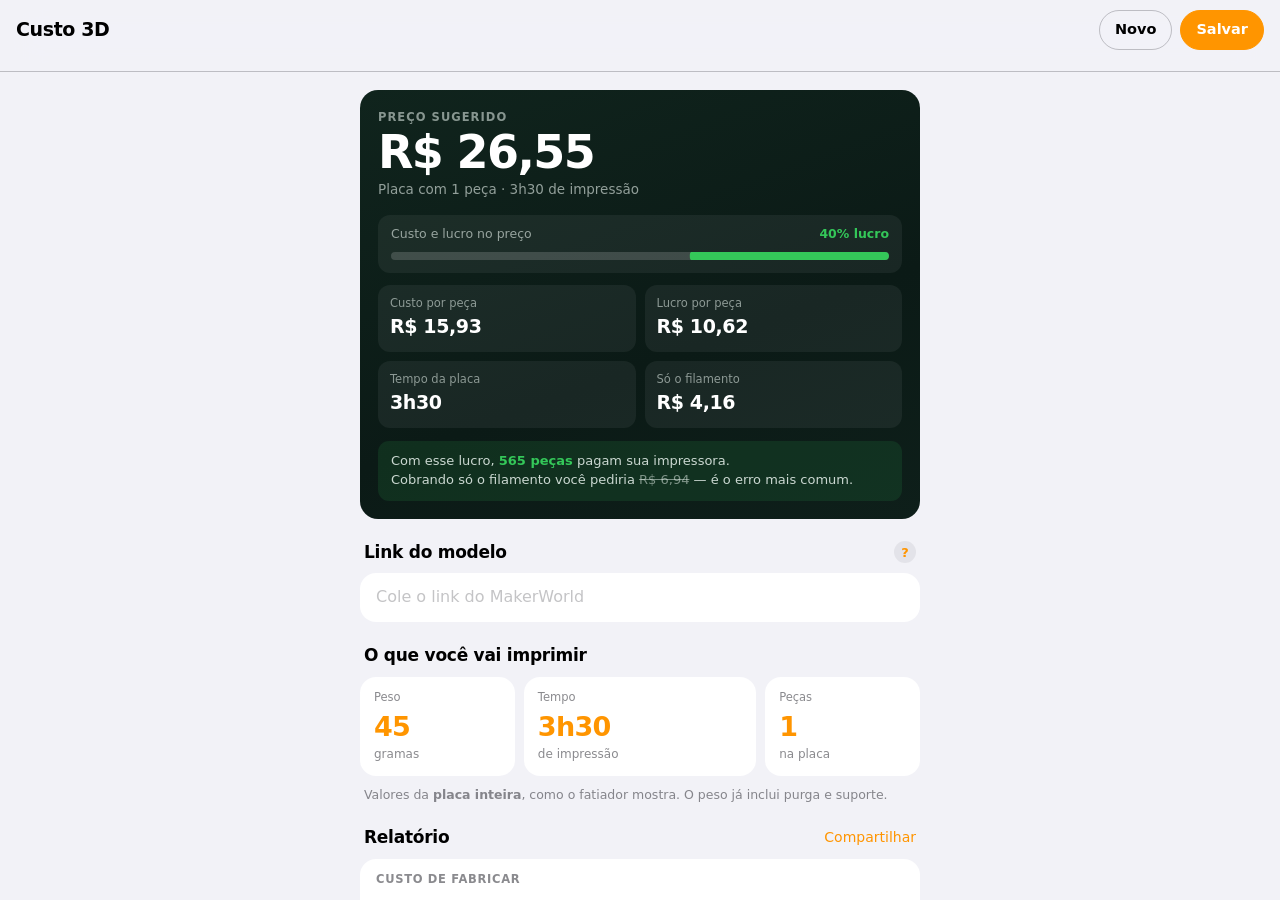
==== commit 2da41f2e: "feat: resposta ao toque, curvas fortes e nada de animar layout Aplica a auditoria da skill emil-desi" ====
--- a/index.html
+++ b/index.html
@@ -35,6 +35,12 @@
     --c-trabalho: #af52de;
     --c-risco:    #8e8e93;
     --seg-pill: #ffffff;
+    /* Curvas fortes: as embutidas do CSS são fracas demais para parecer
+       intencionais. Nunca ease-in em UI — começa devagar justo no instante
+       em que o olho está mais atento. */
+    --ease-out: cubic-bezier(0.23, 1, 0.32, 1);
+    --ease-in-out: cubic-bezier(0.77, 0, 0.175, 1);
+    --ease-gaveta: cubic-bezier(0.32, 0.72, 0, 1);
     --safe-t: env(safe-area-inset-top, 0px);
     --safe-b: env(safe-area-inset-bottom, 0px);
     --safe-l: env(safe-area-inset-left, 0px);
@@ -122,7 +128,6 @@
     background: var(--accent); border-color: var(--accent); color: #fff;
   }
 
-  .nav-btn:active { opacity: 0.45; }
 
   .hero-cap {
     display: block;
@@ -172,7 +177,6 @@
     cursor: pointer;
   }
 
-  .sec-btn:active { opacity: 0.45; }
 
   .group {
     background: var(--card); border-radius: 16px;
@@ -310,12 +314,13 @@
     scroll-snap-align: center; font-style: normal;
     font-size: 21px; font-weight: 500;
     font-variant-numeric: tabular-nums;
-    color: var(--label-2);
-    transition: color 0.15s ease, font-size 0.15s ease;
-    cursor: pointer;
-  }
-
-  .wheel i.sel { color: var(--label); font-size: 25px; font-weight: 600; }
+    color: var(--label-2); cursor: pointer;
+    transition: color 150ms ease, transform 150ms var(--ease-out);
+  }
+
+  /* scale em vez de font-size: são 160 itens dentro de um contêiner que
+     rola, e mudar font-size refaz layout no meio do giro. */
+  .wheel i.sel { color: var(--label); font-weight: 600; transform: scale(1.19); }
 
   .wheel-labels {
     display: flex; margin-bottom: 14px;
@@ -392,9 +397,13 @@
 
   /* A cor de cada marca vem do valor dela (vermelho = margem magra,
      verde = folgada) e é aplicada por JS. Aqui ficam só as formas. */
+  /* Aqui a altura muda mesmo, sem transform: é uma marca por vez, e o
+     custo de layout de um elemento de 2px não paga a complexidade. A
+     roleta do tempo é outro caso — lá são 160 itens rolando juntos. */
   .dial-scroll .t {
     width: 2px; height: 13px; border-radius: 1px;
     background: var(--label-3); opacity: 0.55;
+    transition: opacity 140ms ease;
   }
 
   .dial-scroll .maior .t { height: 21px; opacity: 0.85; }
@@ -424,7 +433,6 @@
     top: -11px; bottom: -11px; left: -11px; right: -11px;
   }
 
-  .sec-help:active { opacity: 0.5; }
 
   .ajuda-texto { font-size: 15px; line-height: 1.55; color: var(--label); }
   .ajuda-texto p { margin: 0 0 14px; }
@@ -555,10 +563,12 @@
     background: rgba(255,255,255,0.16); overflow: hidden;
   }
 
+  /* scaleX em vez de width: width passa por layout e paint a cada tecla
+     digitada; transform vai direto para a GPU. */
   .bl-lucro {
-    display: block; height: 100%; border-radius: 5px;
-    background: #34c759; margin-left: auto;
-    transition: width 0.25s cubic-bezier(0.32,0.72,0,1);
+    display: block; height: 100%; width: 100%; border-radius: 5px;
+    background: #34c759; transform-origin: right center;
+    transition: transform 180ms var(--ease-out);
   }
 
   .cartoes { display: grid; grid-template-columns: 1fr 1fr; gap: 9px; }
@@ -631,7 +641,7 @@
   .disclosure .chev {
     flex: none; font-size: 19px; line-height: 1; color: var(--label-3);
     transform: rotate(90deg);
-    transition: transform 0.22s cubic-bezier(0.32,0.72,0,1);
+    transition: transform 220ms var(--ease-gaveta);
   }
 
   .disclosure[aria-expanded="true"] .chev { transform: rotate(-90deg); }
@@ -745,7 +755,7 @@
     position: relative; width: 100%; max-width: 560px;
     background: var(--bg); border-radius: 20px 20px 0 0;
     padding: 8px calc(var(--safe-r) + 16px) calc(var(--safe-b) + 18px) calc(var(--safe-l) + 16px);
-    animation: rise 0.3s cubic-bezier(0.32,0.72,0,1);
+    animation: rise 300ms var(--ease-gaveta);
     max-height: 92%; overflow-y: auto;
   }
 
@@ -780,7 +790,6 @@
 
   .btn-main { background: var(--accent); color: #fff; }
   .btn-alt { background: var(--fill); color: var(--label); font-weight: 500; }
-  .btn:active { opacity: 0.7; }
 
   .link-btn {
     display: block; width: 100%; appearance: none; border: none; background: transparent;
@@ -798,7 +807,7 @@
     background: var(--label); color: var(--bg);
     border-radius: 13px; padding: 12px 14px;
     box-shadow: 0 8px 28px rgba(0,0,0,0.28);
-    animation: rise 0.3s cubic-bezier(0.32,0.72,0,1);
+    animation: rise 300ms var(--ease-gaveta);
     max-width: 560px; margin: 0 auto;
   }
 
@@ -810,6 +819,28 @@
     background: var(--accent); color: #fff;
     font: inherit; font-size: 14.5px; font-weight: 600;
     padding: 9px 15px; min-height: 40px; cursor: pointer;
+  }
+
+
+  /* ---------- Resposta ao toque ----------
+     Botão que não reage ao dedo parece que a interface não ouviu. Escala
+     sutil só em botões compactos: linha de lista larga encolhendo fica
+     estranha, e ali o realce de fundo já é a convenção do iOS. */
+
+  .nav-btn, .btn, .sec-help, .atualizar button, .del {
+    transition: transform 140ms var(--ease-out), opacity 140ms ease,
+                background 140ms ease, border-color 140ms ease;
+  }
+
+  .nav-btn:active, .btn:active, .sec-help:active,
+  .atualizar button:active, .del:active { transform: scale(0.96); }
+
+  .sec-btn, .link-btn { transition: transform 140ms var(--ease-out), opacity 140ms ease; }
+  .sec-btn:active, .link-btn:active { transform: scale(0.94); }
+
+  /* Quadros e linhas: realce, sem encolher */
+  .box, .saved, .conta-row, .disclosure, .btn-row, button.box-tempo {
+    transition: background 140ms ease, border-color 150ms ease;
   }
 
   @media (max-width: 360px) {
@@ -827,6 +858,12 @@
   }
 
   @media (prefers-reduced-motion: reduce) {
+    .nav-btn:active, .btn:active, .sec-help:active, .sec-btn:active,
+    .link-btn:active, .atualizar button:active, .del:active {
+      transform: none; opacity: 0.6;
+    }
+    .wheel i.sel { transform: none; }
+    .bl-lucro { transition: none; }
     .backdrop, .sheet, .atualizar { animation: none; }
     .chev { transition: none; }
   }
@@ -1357,7 +1394,8 @@
 
     var pctLucro = precoFinal > 0 ? Math.max(0, (lucroFinal / precoFinal) * 100) : 0;
     document.getElementById("blPct").textContent = nf(pctLucro, 0) + "% lucro";
-    document.getElementById("blLucro").style.width = Math.min(pctLucro, 100) + "%";
+    document.getElementById("blLucro").style.transform =
+      "scaleX(" + (Math.min(pctLucro, 100) / 100).toFixed(4) + ")";
 
     /* Duas frases que ninguém calcularia sozinho: quantas peças pagam a
        impressora, e quanto sairia cobrando só o filamento. */
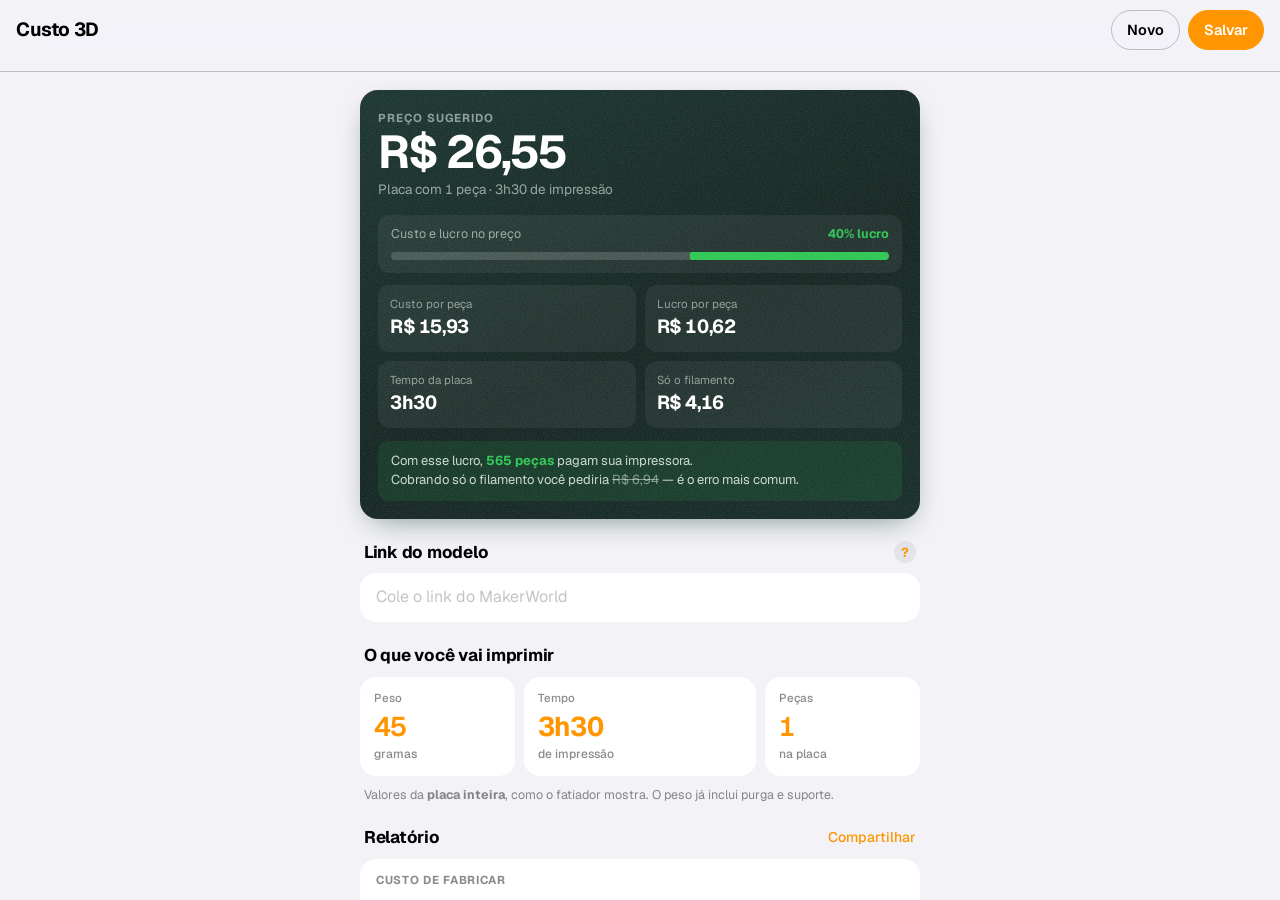
==== commit fbfc4b2c: "feat: fonte Geist, preto tingido, textura e anel de foco Aplica a auditoria da redesign-skill, na or" ====
--- a/index.html
+++ b/index.html
@@ -5,11 +5,12 @@
 <title>Custo de Impressão 3D</title>
 <meta name="viewport" content="width=device-width, initial-scale=1, viewport-fit=cover, maximum-scale=1">
 <meta name="theme-color" content="#f2f2f7" media="(prefers-color-scheme: light)">
-<meta name="theme-color" content="#000000" media="(prefers-color-scheme: dark)">
+<meta name="theme-color" content="#0b0b0d" media="(prefers-color-scheme: dark)">
 <meta name="description" content="Calculadora de custo e preço de venda de peças impressas em 3D — material, energia, depreciação, seu trabalho e sua margem.">
 
 <!-- PWA -->
 <link rel="manifest" href="/manifest.webmanifest">
+<link rel="icon" href="/icons/icon-192.png" type="image/png">
 <link rel="apple-touch-icon" href="/icons/icon-192.png">
 <meta name="apple-mobile-web-app-capable" content="yes">
 <meta name="mobile-web-app-capable" content="yes">
@@ -17,6 +18,30 @@
 <meta name="apple-mobile-web-app-title" content="Custo 3D">
 
 <style>
+  /* Geist, hospedada aqui mesmo: fonte do Google carregada de fora
+     quebraria o offline e piscaria ao abrir. 46 KB nos dois subconjuntos. */
+  @font-face {
+    font-family: "Geist";
+    font-style: normal;
+    font-weight: 400 700;
+    font-display: swap;
+    src: url("/fontes/geist-latin.woff2") format("woff2");
+    unicode-range: U+0000-00FF, U+0131, U+0152-0153, U+02BB-02BC, U+02C6, U+02DA,
+                   U+02DC, U+0304, U+0308, U+0329, U+2000-206F, U+20AC, U+2122,
+                   U+2191, U+2193, U+2212, U+2215, U+FEFF, U+FFFD;
+  }
+
+  @font-face {
+    font-family: "Geist";
+    font-style: normal;
+    font-weight: 400 700;
+    font-display: swap;
+    src: url("/fontes/geist-latin-ext.woff2") format("woff2");
+    unicode-range: U+0100-02BA, U+02BD-02C5, U+02C7-02CC, U+02CE-02D7, U+02DD-02FF,
+                   U+0304, U+0308, U+0329, U+1D00-1DBF, U+1E00-1E9F, U+1EF2-1EFF,
+                   U+2020, U+20A0-20AB, U+20AD-20C0, U+2113, U+2C60-2C7F, U+A720-A7FF;
+  }
+
   :root {
     --bg: #f2f2f7;
     --card: #ffffff;
@@ -49,8 +74,8 @@
 
   @media (prefers-color-scheme: dark) {
     :root:not([data-theme="light"]) {
-      --bg: #000000;
-      --card: #1c1c1e;
+      --bg: #0b0b0d;
+      --card: #16161a;
       --label: #ffffff;
       --label-2: rgba(235,235,245,0.60);
       --label-3: rgba(235,235,245,0.30);
@@ -70,7 +95,7 @@
   }
 
   :root[data-theme="dark"] {
-    --bg: #000000; --card: #1c1c1e; --label: #ffffff;
+    --bg: #0b0b0d; --card: #16161a; --label: #ffffff;
     --label-2: rgba(235,235,245,0.60); --label-3: rgba(235,235,245,0.30);
     --sep: rgba(84,84,88,0.65); --accent: #ff9f0a; --verde: #30d158;
     --fill: rgba(120,120,128,0.24); --chrome: rgba(0,0,0,0.80);
@@ -86,7 +111,7 @@
   body {
     margin: 0; height: 100%;
     background: var(--bg); color: var(--label);
-    font-family: -apple-system, BlinkMacSystemFont, "SF Pro Text", "Segoe UI", system-ui, sans-serif;
+    font-family: "Geist", -apple-system, BlinkMacSystemFont, "Segoe UI", system-ui, sans-serif;
     font-size: 17px; line-height: 1.35;
     -webkit-font-smoothing: antialiased;
     -webkit-user-select: none; user-select: none;
@@ -525,10 +550,21 @@
 
   /* ---------- Painel de resultado ---------- */
 
+  /* O painel é o visor do app: escuro nos dois temas, de propósito.
+     O ruído tira a chapadura de vetor puro; a sombra é tingida de verde
+     em vez de preto genérico. */
   .painel {
-    background: linear-gradient(160deg, #10241d 0%, #0b1a16 60%, #0e1f1a 100%);
+    position: relative; isolation: isolate;
+    background: linear-gradient(155deg, #14302a 0%, #0d1f1b 55%, #102723 100%);
     border-radius: 18px; padding: 20px 18px 18px;
     margin-bottom: 22px; color: #fff;
+    box-shadow: 0 10px 30px -12px rgba(6, 40, 30, 0.55);
+  }
+
+  .painel::before {
+    content: ""; position: absolute; inset: 0; z-index: -1;
+    border-radius: inherit; opacity: 0.5; pointer-events: none;
+    background-image: url("data:image/svg+xml,%3Csvg xmlns='http://www.w3.org/2000/svg' width='120' height='120'%3E%3Cfilter id='r'%3E%3CfeTurbulence type='fractalNoise' baseFrequency='0.8' numOctaves='3'/%3E%3C/filter%3E%3Crect width='120' height='120' filter='url(%23r)' opacity='0.35'/%3E%3C/svg%3E");
   }
 
   .painel-cap {
@@ -842,6 +878,16 @@
   .box, .saved, .conta-row, .disclosure, .btn-row, button.box-tempo {
     transition: background 140ms ease, border-color 150ms ease;
   }
+
+  /* Teclado precisa enxergar onde está. Só no :focus-visible, para não
+     aparecer anel a cada toque de dedo. */
+  :focus-visible {
+    outline: 2px solid var(--accent);
+    outline-offset: 2px;
+    border-radius: 6px;
+  }
+
+  .box:focus-within { outline: none; }
 
   @media (max-width: 360px) {
     .painel-valor { font-size: 38px; }
